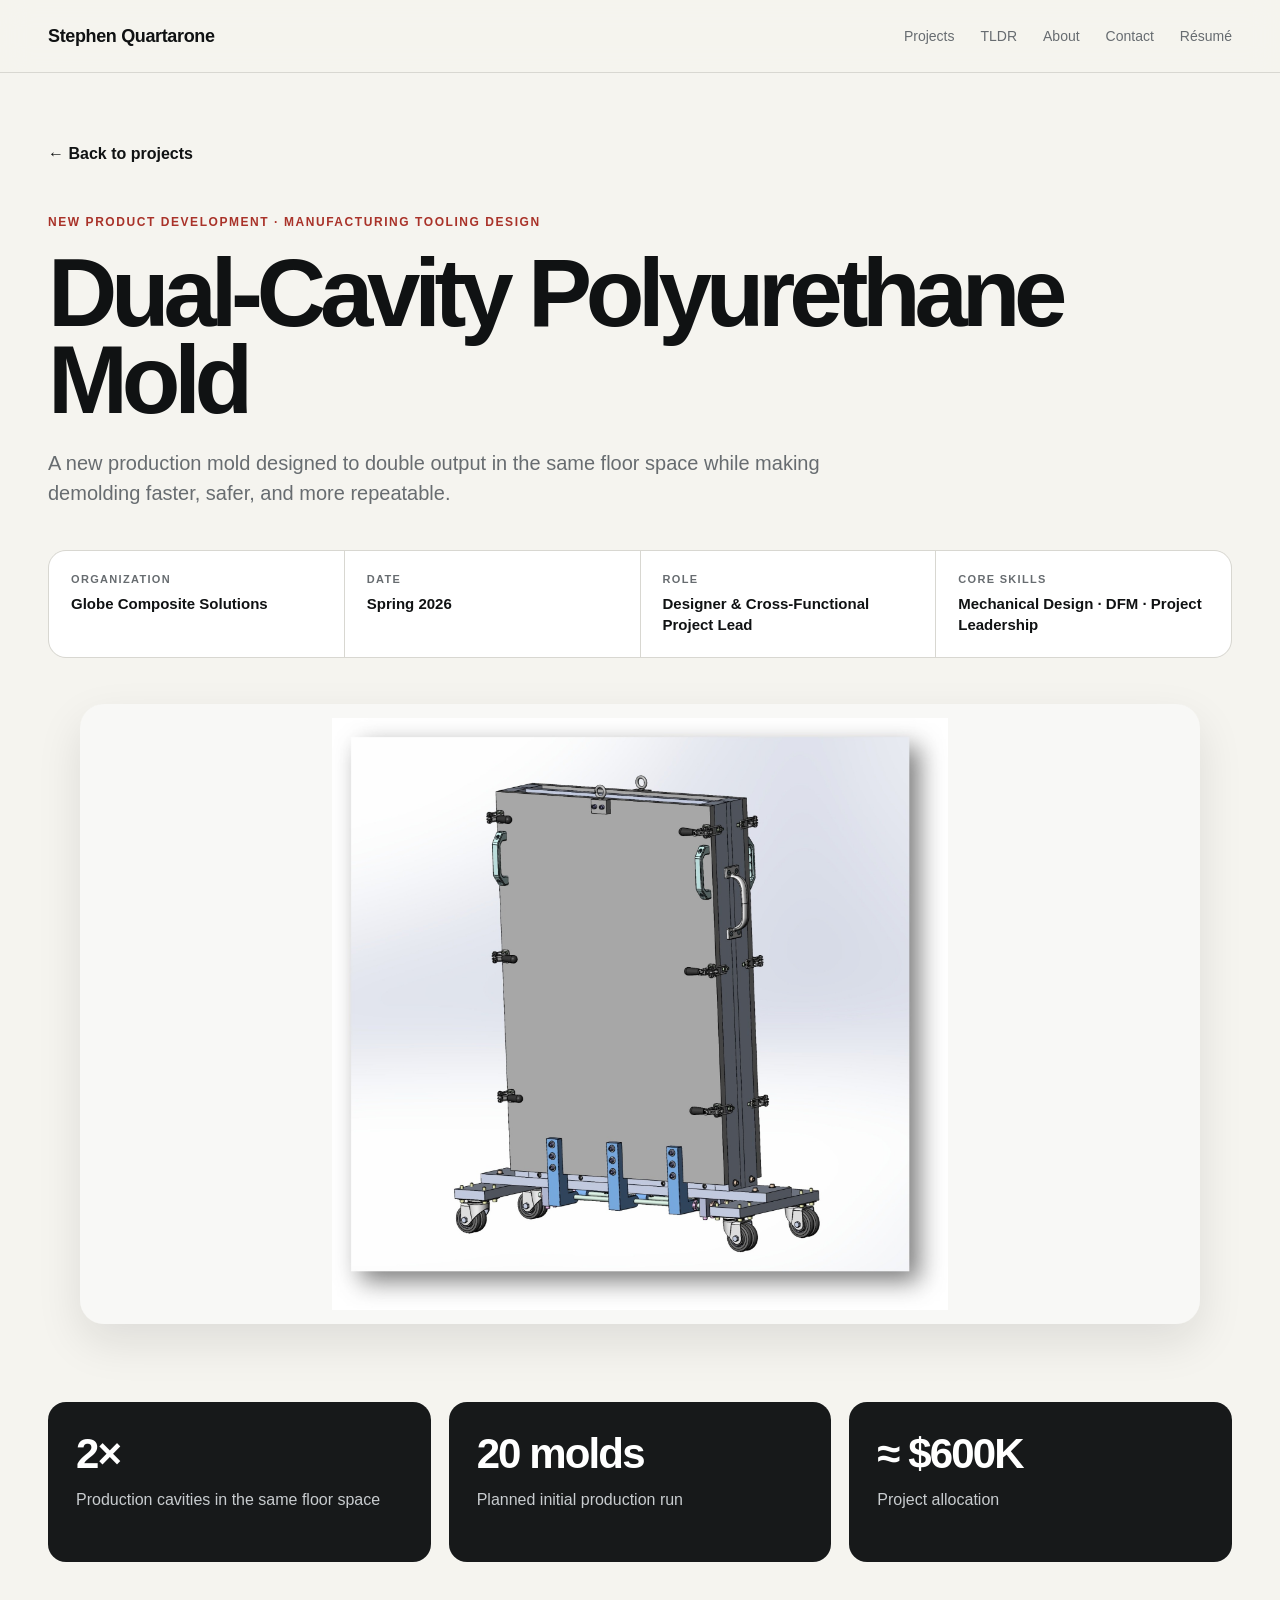
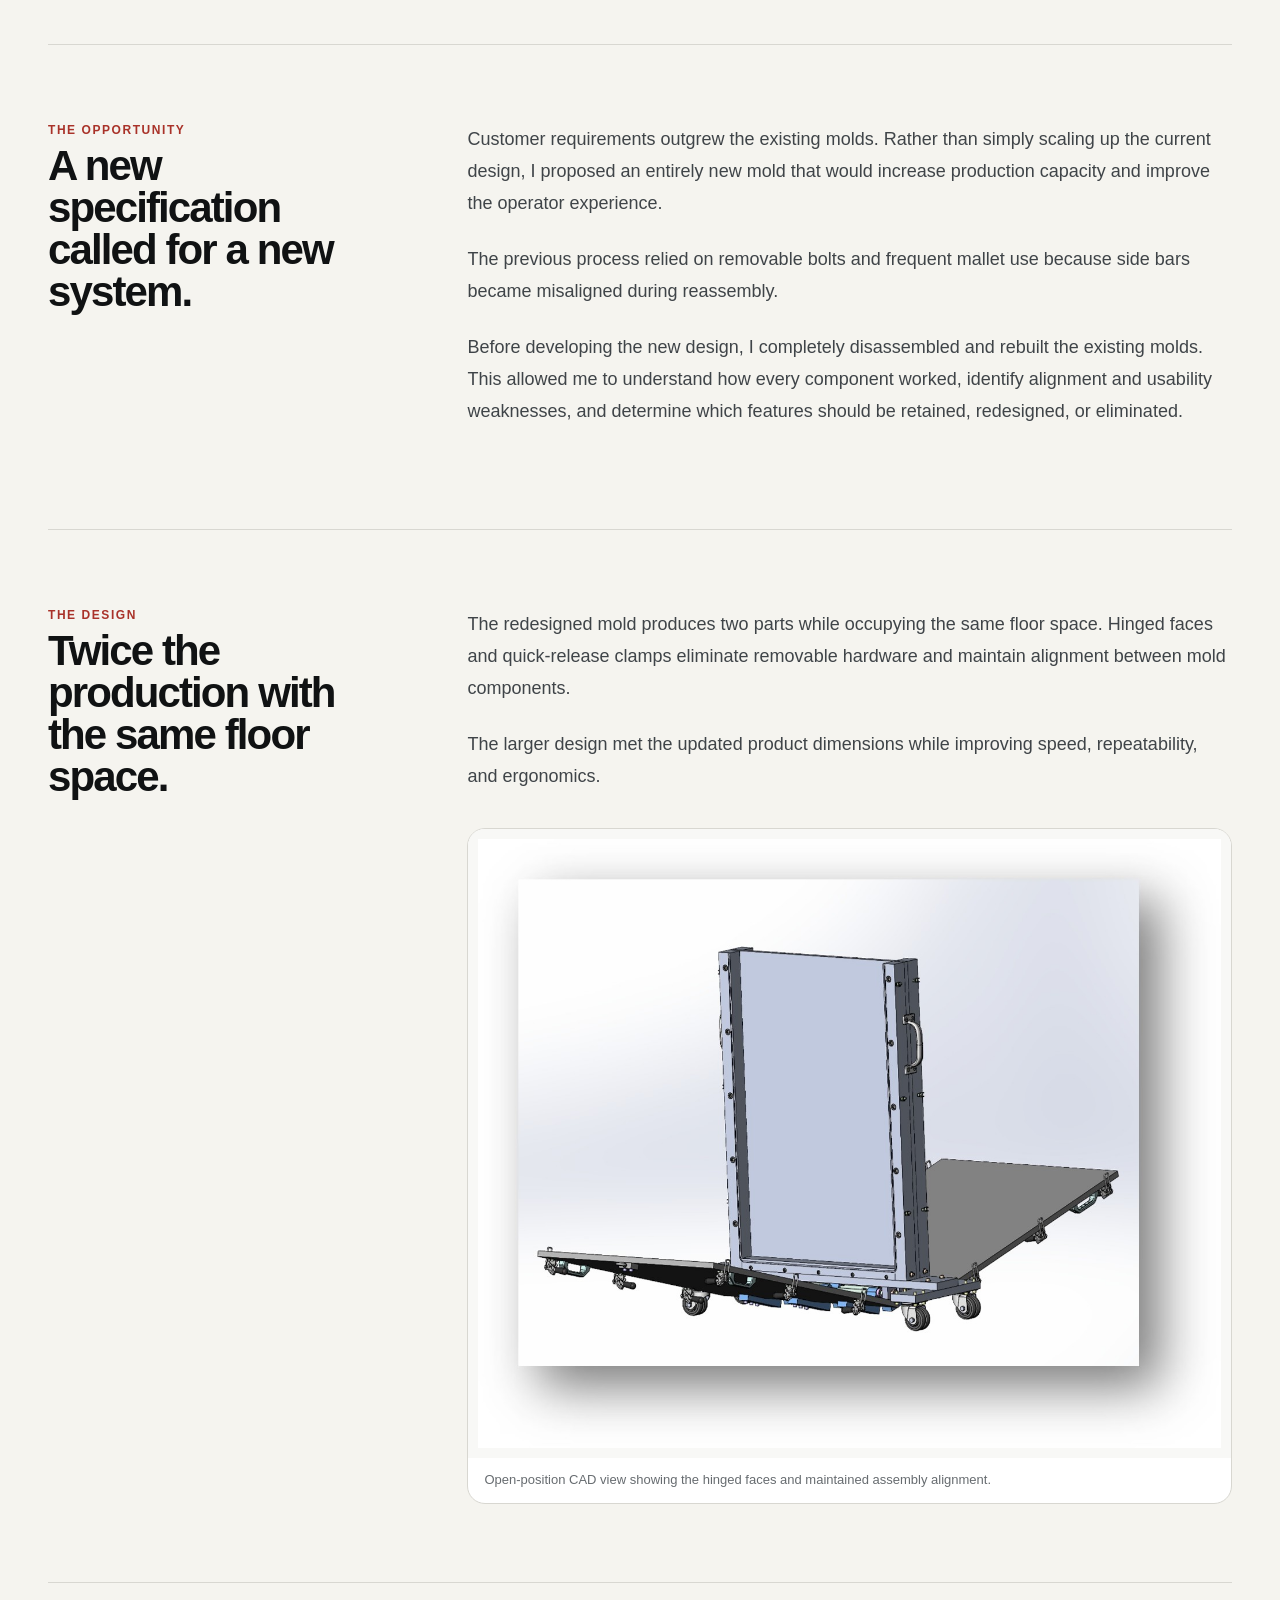
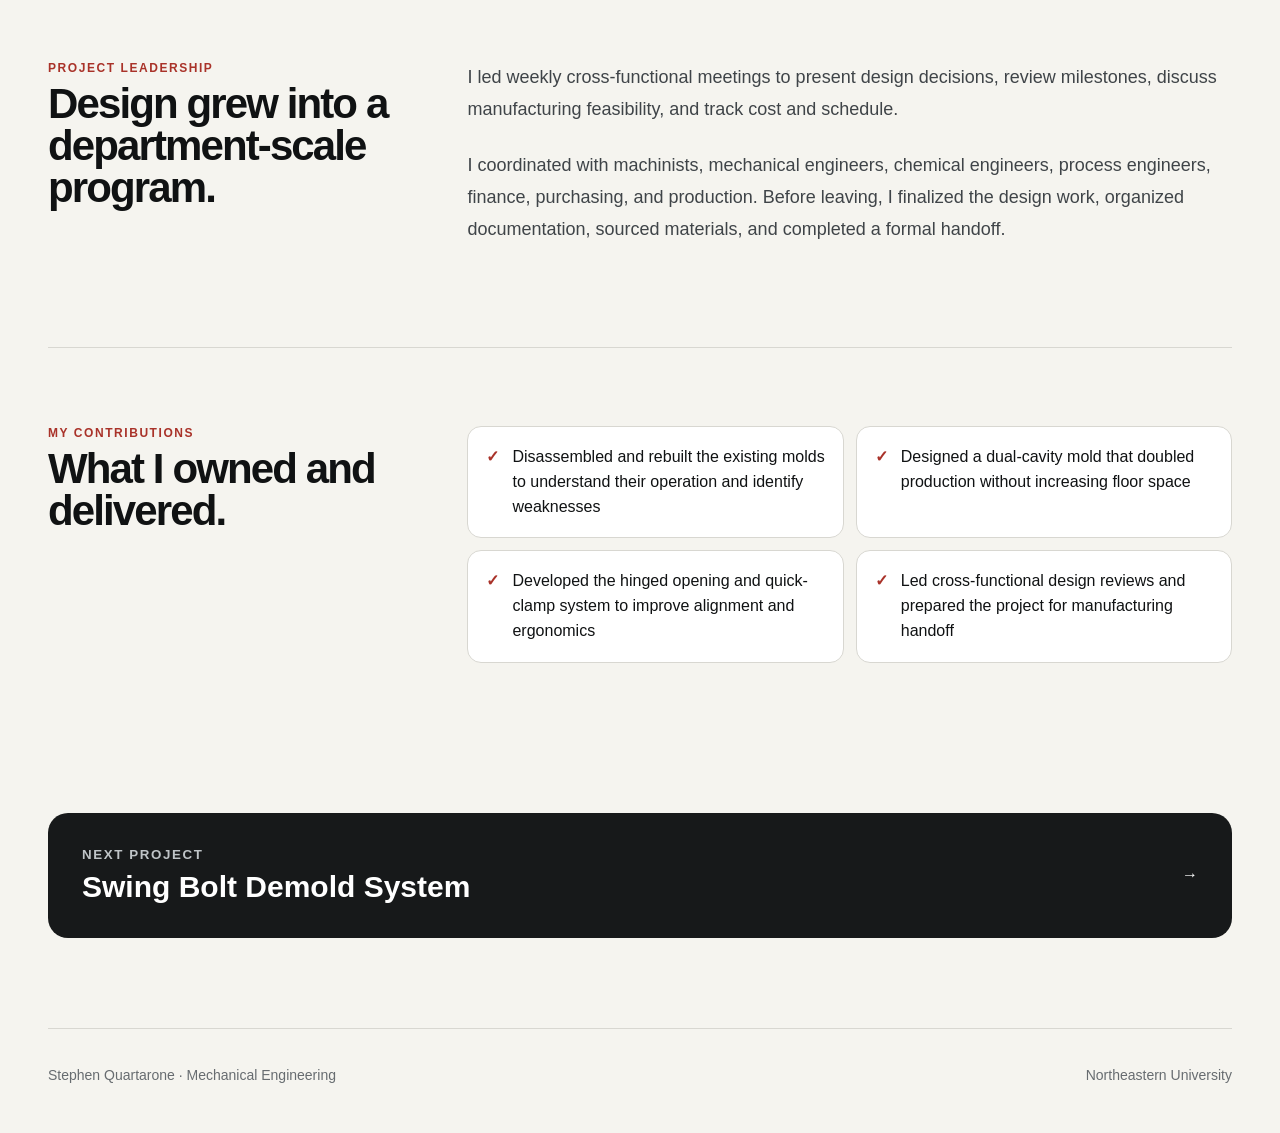
==== dual-cavity.html @ e4ab666b "Add files via upload" ====
<!DOCTYPE html>

<html lang="en">
  
  <head>
    <!-- Google tag (gtag.js) -->
<script async src="https://www.googletagmanager.com/gtag/js?id=G-5W7C1K97H4"></script>
<script>
  window.dataLayer = window.dataLayer || [];
  function gtag(){dataLayer.push(arguments);}
  gtag('js', new Date());

  gtag('config', 'G-5W7C1K97H4');
</script>
    <meta charset="utf-8"/>
<meta content="width=device-width,initial-scale=1" name="viewport"/>
<title>Dual-Cavity Polyurethane Mold - Stephen Quartarone</title><style>
:root{
  --paper:#f5f4ef;--white:#fff;--ink:#101213;--muted:#676c70;
  --line:#d8d7d1;--accent:#a93229;--dark:#17191a;
  --shadow:0 18px 45px rgba(18,20,22,.10);
}
*{box-sizing:border-box}
html{scroll-behavior:smooth}
body{
  margin:0;background:var(--paper);color:var(--ink);
  font-family:Inter,ui-sans-serif,-apple-system,BlinkMacSystemFont,"Segoe UI",sans-serif;
  -webkit-font-smoothing:antialiased
}
a{color:inherit;text-decoration:none}
img,video{display:block;max-width:100%}
.site-header{
  position:sticky;top:0;z-index:30;background:rgba(245,244,239,.94);
  backdrop-filter:blur(15px);border-bottom:1px solid var(--line)
}
.nav{
  max-width:1240px;height:72px;padding:0 28px;margin:auto;
  display:flex;align-items:center;justify-content:space-between
}
.brand{font-size:18px;font-weight:780;letter-spacing:-.02em}
.nav-links{display:flex;gap:26px;font-size:14px;color:var(--muted)}
.nav-links a:hover{color:var(--ink)}
main{max-width:1240px;margin:auto;padding:0 28px}
.eyebrow,.meta,.section-kicker{
  margin:0;text-transform:uppercase;letter-spacing:.13em;
  font-size:12px;font-weight:800;color:var(--accent)
}
.hero{
  min-height:510px;display:grid;grid-template-columns:1.4fr .8fr;gap:60px;
  align-items:end;padding:88px 0 68px;border-bottom:1px solid var(--line)
}
h1{
  margin:20px 0 24px;font-size:clamp(58px,8vw,108px);
  line-height:.91;letter-spacing:-.065em;max-width:900px
}
.hero-copy{font-size:21px;line-height:1.55;color:var(--muted);max-width:570px;margin:0}
.hero-side strong{display:block;font-size:60px;letter-spacing:-.05em}
.hero-side span{display:block;color:var(--muted);line-height:1.5}
.projects-head{
  display:flex;justify-content:space-between;gap:40px;align-items:end;
  padding:72px 0 30px
}
.projects-head h2{font-size:46px;letter-spacing:-.045em;margin:10px 0 0}
.projects-head p{max-width:440px;color:var(--muted);line-height:1.55;margin:0}
.project-grid{
  display:grid;grid-template-columns:repeat(2,minmax(0,1fr));
  gap:28px;padding-bottom:88px
}
.project-card{
  min-width:0;background:var(--white);border:1px solid var(--line);
  border-radius:20px;overflow:hidden;
  transition:transform .25s ease,box-shadow .25s ease
}
.project-card:hover{transform:translateY(-5px);box-shadow:var(--shadow)}
.thumb-wrap{
  position:relative;aspect-ratio:16/9;overflow:hidden;
  background:#ecebe6;display:grid;place-items:center
}
.thumb-wrap img{
  width:100%;height:100%;object-fit:cover;
  transition:transform .35s ease
}
.thumb-wrap.contain img{object-fit:contain;padding:18px;background:#f8f8f6}
.project-card:hover .thumb-wrap img{transform:scale(1.02)}
.view-label{
  position:absolute;right:16px;bottom:16px;padding:9px 12px;
  border-radius:999px;background:rgba(255,255,255,.94);
  font-size:12px;font-weight:800;opacity:0;transform:translateY(5px);
  transition:.25s ease
}
.project-card:hover .view-label{opacity:1;transform:none}
.project-copy{padding:22px 22px 24px}
.project-copy h2{margin:9px 0 10px;font-size:27px;letter-spacing:-.035em}
.summary{margin:0;color:var(--muted);line-height:1.55;min-height:50px}
.tags{display:flex;flex-wrap:wrap;gap:8px;margin-top:18px}
.tag{
  padding:7px 10px;border:1px solid var(--line);border-radius:999px;
  font-size:12px;font-weight:700;background:#fafaf8
}
.about-section,.contact-section{border-top:1px solid var(--line);padding:82px 0}
.about-grid{
  display:grid;grid-template-columns:.72fr 1.28fr;gap:72px;
  align-items:start;margin-top:28px
}
.about-intro h2,.contact-grid h2{
  margin:0;font-size:clamp(46px,6vw,76px);line-height:.97;letter-spacing:-.055em
}
.about-copy{display:grid;grid-template-columns:1fr 1fr;gap:28px}
.about-copy p{margin:0;color:var(--muted);font-size:18px;line-height:1.72}
.about-facts{
  grid-column:1/-1;display:grid;grid-template-columns:repeat(3,1fr);
  gap:14px;margin-top:10px
}
.fact{
  min-height:138px;padding:22px;border:1px solid var(--line);
  border-radius:18px;background:var(--white)
}
.fact strong{
  display:block;font-size:26px;line-height:1.05;
  letter-spacing:-.035em;margin-bottom:9px
}
.fact span{color:var(--muted);font-size:14px;line-height:1.5}
.focus-list{display:flex;flex-wrap:wrap;gap:9px;margin-top:30px}
.focus-list span{
  padding:9px 12px;border:1px solid var(--line);
  border-radius:999px;background:var(--white);
  font-size:13px;font-weight:700
}
.contact-grid{
  display:grid;grid-template-columns:1.15fr .85fr;gap:72px;align-items:end
}
.contact-copy{
  margin:22px 0 0;max-width:700px;color:var(--muted);
  font-size:20px;line-height:1.65
}
.contact-actions{display:grid;gap:12px}
.contact-link{
  display:flex;justify-content:space-between;align-items:center;
  min-height:66px;padding:0 20px;border:1px solid var(--line);
  border-radius:16px;background:var(--white);font-weight:760;
  transition:transform .2s ease,box-shadow .2s ease
}
.contact-link:hover{transform:translateY(-3px);box-shadow:var(--shadow)}
.contact-link small{color:var(--muted);font-weight:600}
footer{
  border-top:1px solid var(--line);padding:38px 0 50px;
  display:flex;justify-content:space-between;color:var(--muted);font-size:14px
}

/* case studies */
.case-nav-back{font-weight:750}
.case-hero{padding:72px 0 46px}
.case-hero h1{font-size:clamp(54px,7.5vw,100px);max-width:1080px}
.case-subtitle{font-size:20px;color:var(--muted);line-height:1.5;max-width:860px}
.case-meta-grid{
  display:grid;grid-template-columns:repeat(4,1fr);gap:1px;background:var(--line);
  border:1px solid var(--line);border-radius:18px;overflow:hidden;margin-top:42px
}
.case-meta-item{background:var(--white);padding:22px}
.case-meta-item small{
  display:block;color:var(--muted);font-size:11px;text-transform:uppercase;
  letter-spacing:.12em;font-weight:800;margin-bottom:8px
}
.case-meta-item strong{font-size:15px;line-height:1.4}
.hero-media{
  border-radius:24px;overflow:hidden;background:#f0efeb;
  box-shadow:var(--shadow);margin:0 auto 78px;
  min-height:340px;display:grid;place-items:center
}
.hero-media img{
  width:100%;height:auto;max-height:720px;object-fit:contain;background:#f8f8f6
}
.hero-media.photo img{object-fit:cover;max-height:none;aspect-ratio:16/9}
.impact-strip{
  display:grid;grid-template-columns:repeat(3,1fr);gap:18px;margin:0 0 82px
}
.impact-card{
  background:var(--dark);color:#fff;border-radius:18px;padding:28px;min-height:160px
}
.impact-card strong{display:block;font-size:42px;letter-spacing:-.045em;margin-bottom:10px}
.impact-card span{color:#c8cccf;line-height:1.5}
.story-section{
  display:grid;grid-template-columns:.62fr 1.38fr;gap:76px;
  padding:78px 0;border-top:1px solid var(--line)
}
.story-section h2{
  margin:8px 0 0;font-size:42px;letter-spacing:-.045em;line-height:1
}
.story-copy p{margin:0 0 24px;color:#3f4448;font-size:18px;line-height:1.78}
.gallery{display:grid;grid-template-columns:1fr 1fr;gap:22px;margin-top:36px}
.gallery figure{
  margin:0;background:var(--white);border:1px solid var(--line);
  border-radius:18px;overflow:hidden
}
.gallery figure.wide{grid-column:1/-1}
.gallery img{
  width:100%;height:420px;object-fit:contain;background:#f7f7f5;padding:12px
}
.gallery figure.photo img{object-fit:cover;padding:0}
.gallery .wide img{height:auto;max-height:720px}
figcaption{padding:13px 16px;color:var(--muted);font-size:13px;line-height:1.45}
.video-frame{
  border-radius:20px;overflow:hidden;background:#000;
  margin-top:36px;box-shadow:var(--shadow)
}
.video-frame video{width:100%;max-height:760px;background:#000}
.contributions{
  list-style:none;margin:0;padding:0;
  display:grid;grid-template-columns:1fr 1fr;gap:12px
}
.contributions li{
  position:relative;padding:18px 18px 18px 44px;
  background:var(--white);border:1px solid var(--line);
  border-radius:14px;line-height:1.55
}
.contributions li:before{
  content:"✓";position:absolute;left:18px;top:18px;
  color:var(--accent);font-weight:900
}
.next-project{
  margin:72px 0 90px;padding:34px;border-radius:20px;
  background:var(--dark);color:#fff;display:flex;
  justify-content:space-between;align-items:center
}
.next-project small{
  display:block;color:#bfc4c7;text-transform:uppercase;
  letter-spacing:.12em;font-weight:800;margin-bottom:8px
}
.next-project strong{font-size:30px}
@media(max-width:800px){
  .nav-links{display:none}
  .hero{grid-template-columns:1fr;gap:35px;min-height:auto;padding-top:68px}
  .hero-side strong{font-size:48px}
  .projects-head{align-items:start;flex-direction:column}
  .project-grid{grid-template-columns:1fr}
  .about-grid,.contact-grid,.story-section{grid-template-columns:1fr;gap:38px}
  .about-copy{grid-template-columns:1fr}
  .about-facts,.impact-strip,.case-meta-grid{grid-template-columns:1fr}
  .about-section,.contact-section{padding:64px 0}
  .gallery,.contributions{grid-template-columns:1fr}
  .gallery figure.wide{grid-column:auto}
  .gallery img{height:auto;max-height:600px}
  .hero-media{min-height:0}
  footer{flex-direction:column;gap:10px}
}

/* Final image-fit and navigation refinements */
.thumb-wrap img{
  object-fit:contain !important;
  padding:14px;
  background:#f8f8f6;
}
.hero-media img{
  object-fit:contain !important;
  width:100%;
  height:auto !important;
  max-height:680px;
  padding:16px;
  background:#f8f8f6;
}
.hero-media.photo img{
  object-fit:contain !important;
  aspect-ratio:auto !important;
  max-height:680px !important;
}
.gallery img,
.gallery figure.photo img{
  object-fit:contain !important;
  height:auto !important;
  max-height:620px;
  padding:12px !important;
  background:#f8f8f6;
}
.project-actions{
  display:grid;
  grid-template-columns:1fr 1fr;
  gap:18px;
  margin:72px 0 90px;
}
.project-actions .next-project{
  margin:0;
}
@media(max-width:800px){
  .project-actions{grid-template-columns:1fr}
}

/* v9 image sizing and summary-page refinements */
.thumb-wrap{
  aspect-ratio:16/10 !important;
  min-height:0 !important;
}
.thumb-wrap img{
  width:100% !important;
  height:100% !important;
  object-fit:contain !important;
  object-position:center !important;
  padding:12px !important;
  background:#f8f8f6 !important;
}
.hero-media{
  width:100%;
  max-width:1120px;
  min-height:0 !important;
}
.hero-media img{
  width:100% !important;
  height:auto !important;
  max-height:620px !important;
  object-fit:contain !important;
  object-position:center !important;
  padding:14px !important;
}
.gallery{
  align-items:start;
}
.gallery img,
.gallery figure.photo img{
  width:100% !important;
  height:auto !important;
  max-height:560px !important;
  object-fit:contain !important;
  object-position:center !important;
  padding:10px !important;
}
.gallery figure.wide img{
  max-height:640px !important;
}
.real-world-photo img{
  max-height:720px !important;
}
.tldr-hero{
  padding:82px 0 52px;
  border-bottom:1px solid var(--line);
}
.tldr-hero h1{
  font-size:clamp(52px,7vw,90px);
  max-width:980px;
}
.tldr-intro{
  max-width:780px;
  color:var(--muted);
  font-size:20px;
  line-height:1.6;
}
.tldr-grid{
  display:grid;
  grid-template-columns:repeat(2,minmax(0,1fr));
  gap:20px;
  padding:50px 0 90px;
}
.tldr-card{
  background:var(--white);
  border:1px solid var(--line);
  border-radius:18px;
  padding:26px;
  display:flex;
  flex-direction:column;
  min-height:270px;
}
.tldr-card .meta{margin-bottom:10px}
.tldr-card h2{
  margin:0 0 14px;
  font-size:28px;
  letter-spacing:-.035em;
}
.tldr-card p{
  margin:0;
  color:var(--muted);
  line-height:1.65;
  font-size:16px;
}
.tldr-card .tldr-link{
  margin-top:auto;
  padding-top:22px;
  font-weight:800;
}
.inline-callout{
  margin:28px 0 0;
  padding:20px 22px;
  border-left:3px solid var(--accent);
  background:rgba(255,255,255,.65);
  color:#3f4448;
  line-height:1.65;
}
@media(max-width:800px){
  .tldr-grid{grid-template-columns:1fr}
}
</style></head>
<body><header class="site-header"><nav class="nav">
<a class="brand" href="index.html">Stephen Quartarone</a>
<div class="nav-links"><a href="index.html#projects">Projects</a><a href="tldr.html">TLDR</a>
<a href="index.html#about">About</a><a href="index.html#contact">Contact</a>
<a href="resume.pdf" rel="noopener" target="_blank">Résumé</a></div></nav></header><main>
<section class="case-hero"><a class="case-nav-back" href="index.html#projects">← Back to projects</a>
<p class="eyebrow" style="margin-top:52px">New Product Development · Manufacturing Tooling Design</p>
<h1>Dual-Cavity Polyurethane Mold</h1><p class="case-subtitle">A new production mold designed to double output in the same floor space while making demolding faster, safer, and more repeatable.</p>
<div class="case-meta-grid">
<div class="case-meta-item"><small>Organization</small><strong>Globe Composite Solutions</strong></div>
<div class="case-meta-item"><small>Date</small><strong>Spring 2026</strong></div>
<div class="case-meta-item"><small>Role</small><strong>Designer &amp; Cross-Functional Project Lead</strong></div>
<div class="case-meta-item"><small>Core Skills</small><strong>Mechanical Design · DFM · Project Leadership</strong></div>
</div></section>
<div class="hero-media"><img alt="Dual-Cavity Polyurethane Mold" src="dual-thumb.jpg"/></div>
<section class="impact-strip"><div class="impact-card"><strong>2×</strong><span>Production cavities in the same floor space</span></div><div class="impact-card"><strong>20 molds</strong><span>Planned initial production run</span></div><div class="impact-card"><strong>≈ $600K</strong><span>Project allocation</span></div></section>
<section class="story-section">
<div><p class="section-kicker">The Opportunity</p><h2>A new specification called for a new system.</h2></div>
<div class="story-copy"><p>Customer requirements outgrew the existing molds. Rather than simply scaling up the current design, I proposed an entirely new mold that would increase production capacity and improve the operator experience.</p><p>The previous process relied on removable bolts and frequent mallet use because side bars became misaligned during reassembly.</p><p>Before developing the new design, I completely disassembled and rebuilt the existing molds. This allowed me to understand how every component worked, identify alignment and usability weaknesses, and determine which features should be retained, redesigned, or eliminated.</p></div>
</section>
<section class="story-section">
<div><p class="section-kicker">The Design</p><h2>Twice the production with the same floor space.</h2></div>
<div class="story-copy"><p>The redesigned mold produces two parts while occupying the same floor space. Hinged faces and quick-release clamps eliminate removable hardware and maintain alignment between mold components.</p><p>The larger design met the updated product dimensions while improving speed, repeatability, and ergonomics.</p><div class="gallery"><figure class="wide"><img alt="Dual cavity mold open" src="dual-open.jpg"/><figcaption>Open-position CAD view showing the hinged faces and maintained assembly alignment.</figcaption></figure></div></div>
</section>
<section class="story-section">
<div><p class="section-kicker">Project Leadership</p><h2>Design grew into a department-scale program.</h2></div>
<div class="story-copy"><p>I led weekly cross-functional meetings to present design decisions, review milestones, discuss manufacturing feasibility, and track cost and schedule.</p><p>I coordinated with machinists, mechanical engineers, chemical engineers, process engineers, finance, purchasing, and production. Before leaving, I finalized the design work, organized documentation, sourced materials, and completed a formal handoff.</p></div>
</section>
<section class="story-section"><div><p class="section-kicker">My Contributions</p>
<h2>What I owned and delivered.</h2></div><div><ul class="contributions"><li>Disassembled and rebuilt the existing molds to understand their operation and identify weaknesses</li><li>Designed a dual-cavity mold that doubled production without increasing floor space</li><li>Developed the hinged opening and quick-clamp system to improve alignment and ergonomics</li><li>Led cross-functional design reviews and prepared the project for manufacturing handoff</li></ul></div></section>
<a class="next-project" href="swing-bolt.html"><div><small>Next project</small>
<strong>Swing Bolt Demold System</strong></div><span>→</span></a>
<footer><span>Stephen Quartarone · Mechanical Engineering</span><span>Northeastern University</span></footer>
</main></body></html>
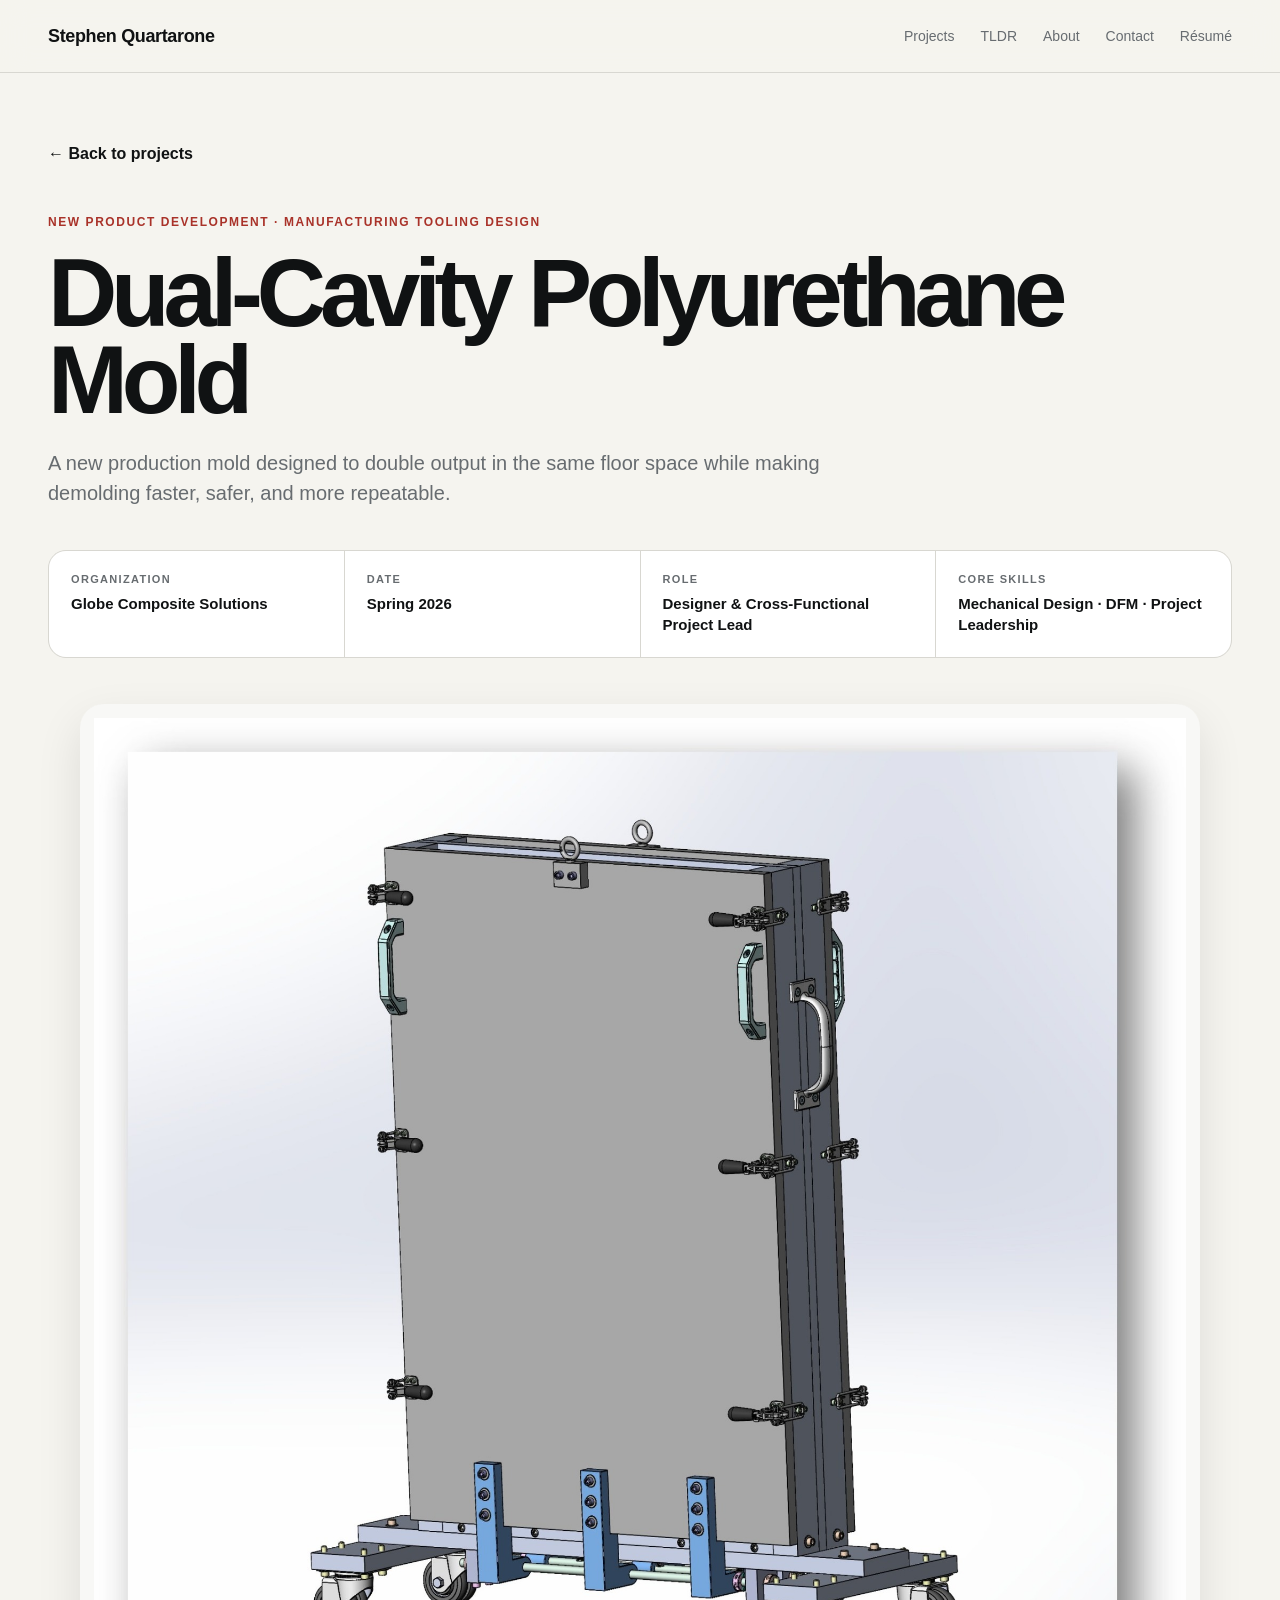
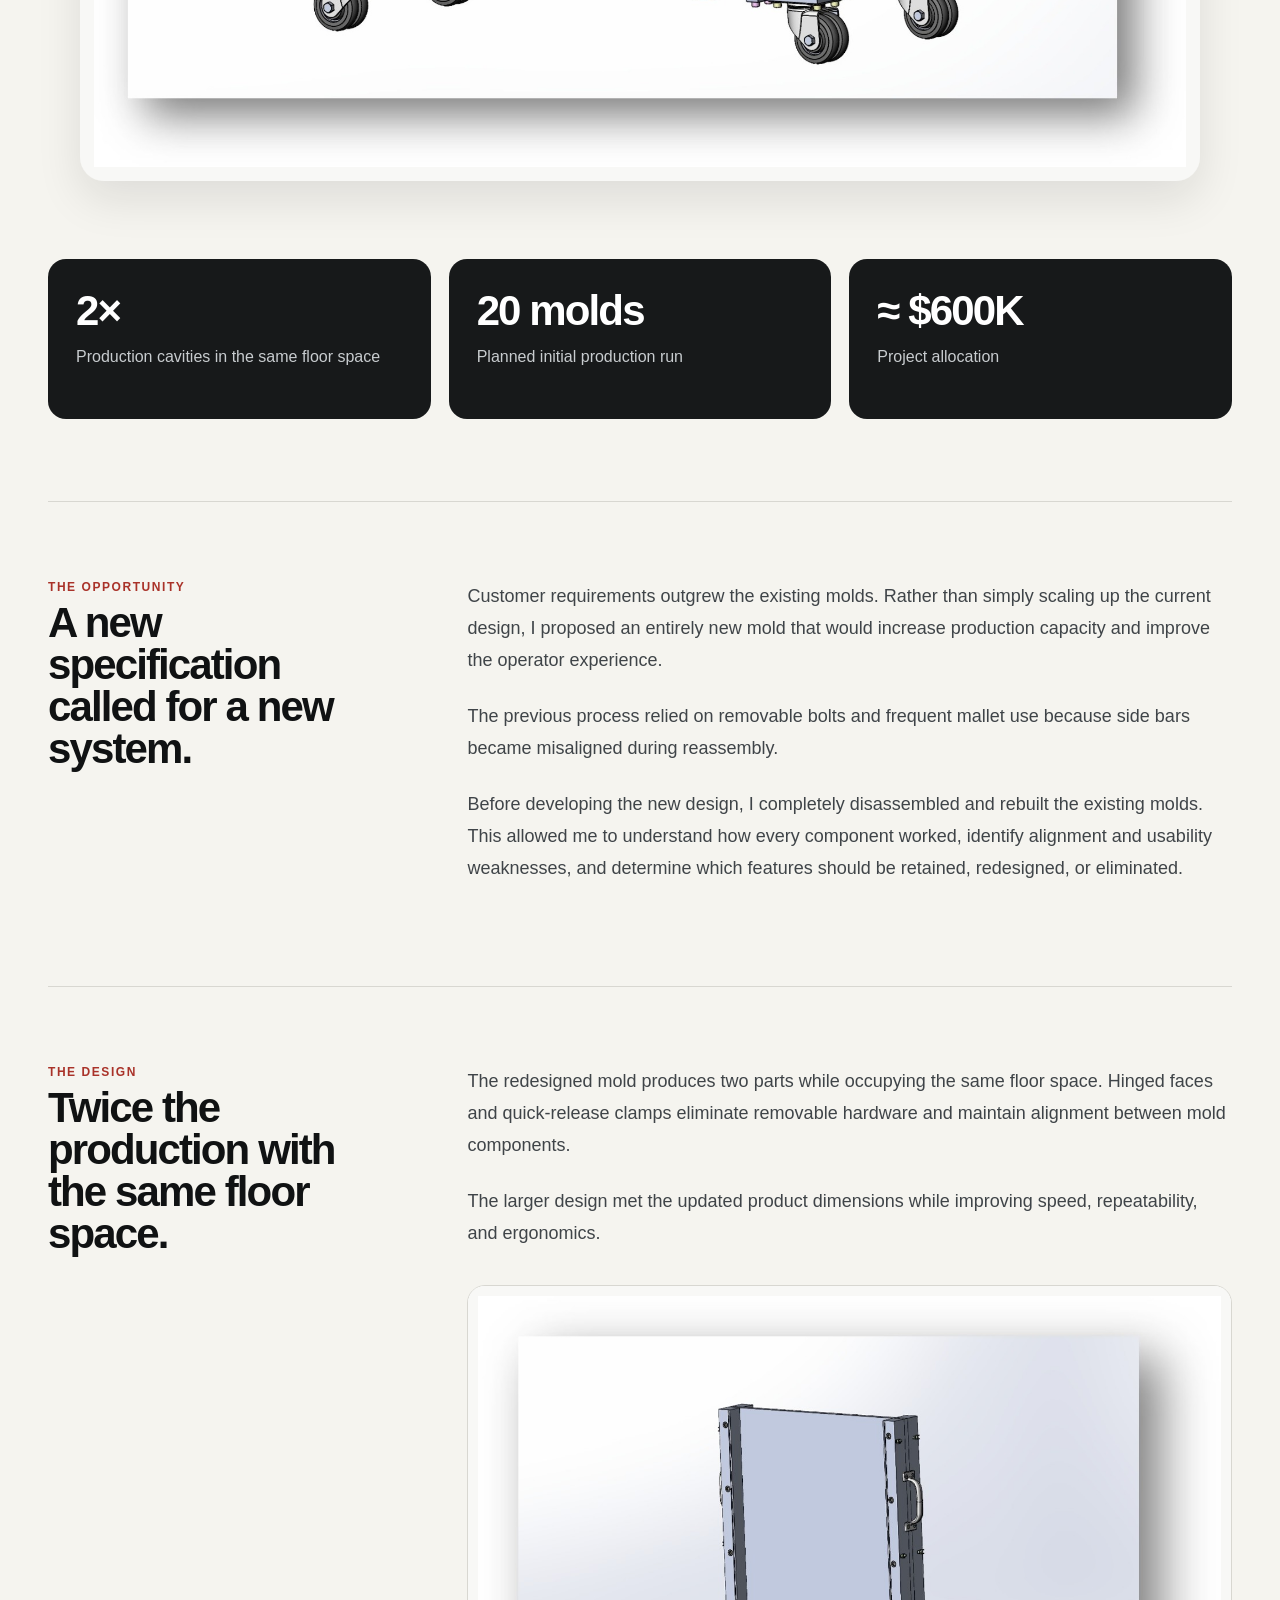
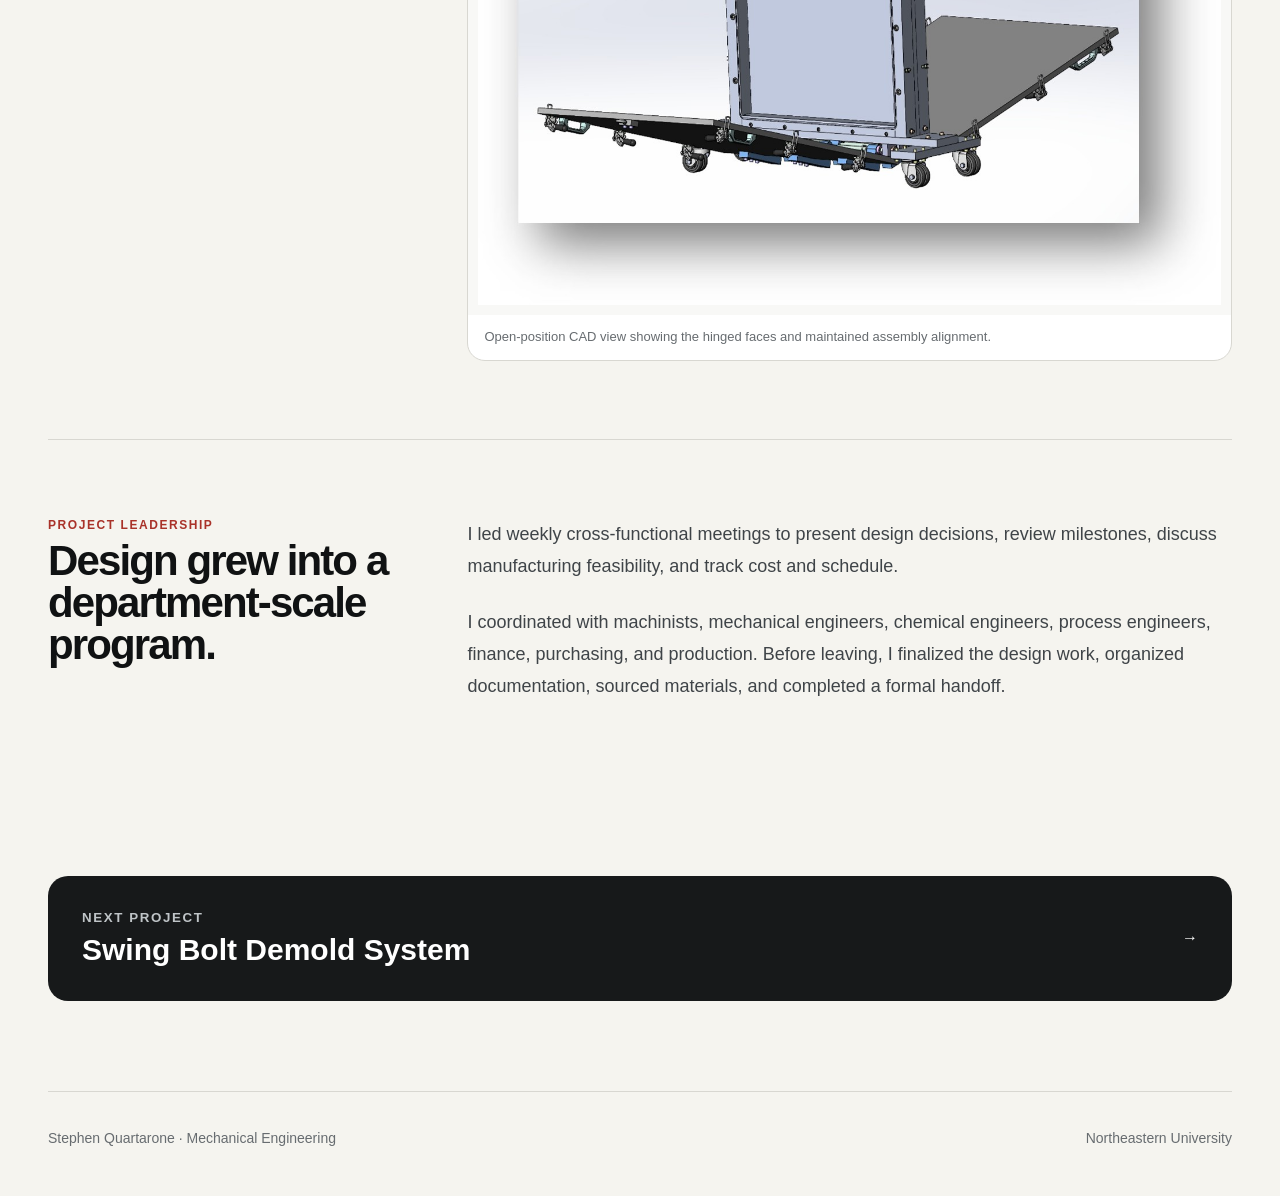
==== commit 0ffef1e8: "Add files via upload" ====
--- a/dual-cavity.html
+++ b/dual-cavity.html
@@ -385,6 +385,10 @@
 @media(max-width:800px){
   .tldr-grid{grid-template-columns:1fr}
 }
+
+/* Consistent uncropped media */
+.hero-media, .gallery figure { min-height:0 !important; }
+.hero-media img, .hero-media.photo img, .gallery img, .gallery figure.photo img, .gallery figure.wide img { width:100% !important; height:auto !important; max-height:none !important; object-fit:contain !important; object-position:center !important; }
 </style></head>
 <body><header class="site-header"><nav class="nav">
 <a class="brand" href="index.html">Stephen Quartarone</a>
@@ -414,8 +418,7 @@
 <div><p class="section-kicker">Project Leadership</p><h2>Design grew into a department-scale program.</h2></div>
 <div class="story-copy"><p>I led weekly cross-functional meetings to present design decisions, review milestones, discuss manufacturing feasibility, and track cost and schedule.</p><p>I coordinated with machinists, mechanical engineers, chemical engineers, process engineers, finance, purchasing, and production. Before leaving, I finalized the design work, organized documentation, sourced materials, and completed a formal handoff.</p></div>
 </section>
-<section class="story-section"><div><p class="section-kicker">My Contributions</p>
-<h2>What I owned and delivered.</h2></div><div><ul class="contributions"><li>Disassembled and rebuilt the existing molds to understand their operation and identify weaknesses</li><li>Designed a dual-cavity mold that doubled production without increasing floor space</li><li>Developed the hinged opening and quick-clamp system to improve alignment and ergonomics</li><li>Led cross-functional design reviews and prepared the project for manufacturing handoff</li></ul></div></section>
+
 <a class="next-project" href="swing-bolt.html"><div><small>Next project</small>
 <strong>Swing Bolt Demold System</strong></div><span>→</span></a>
 <footer><span>Stephen Quartarone · Mechanical Engineering</span><span>Northeastern University</span></footer>
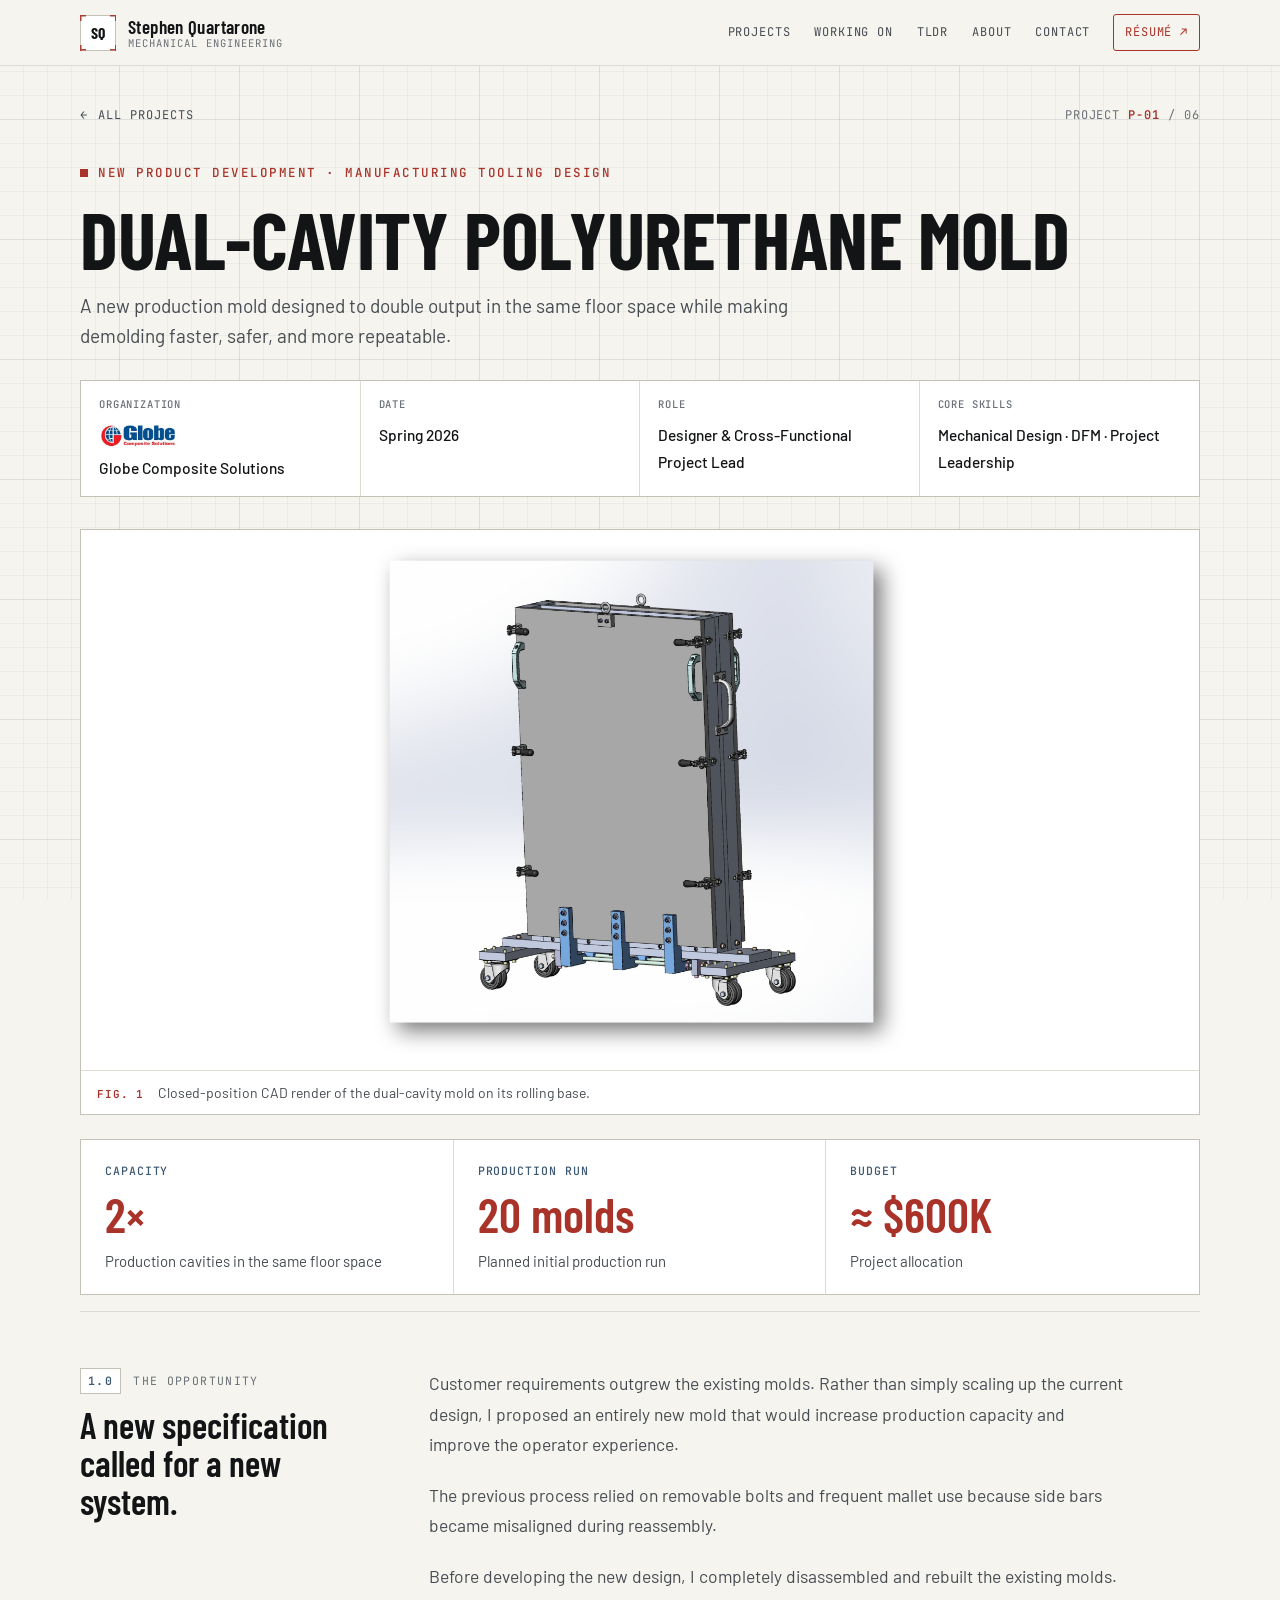
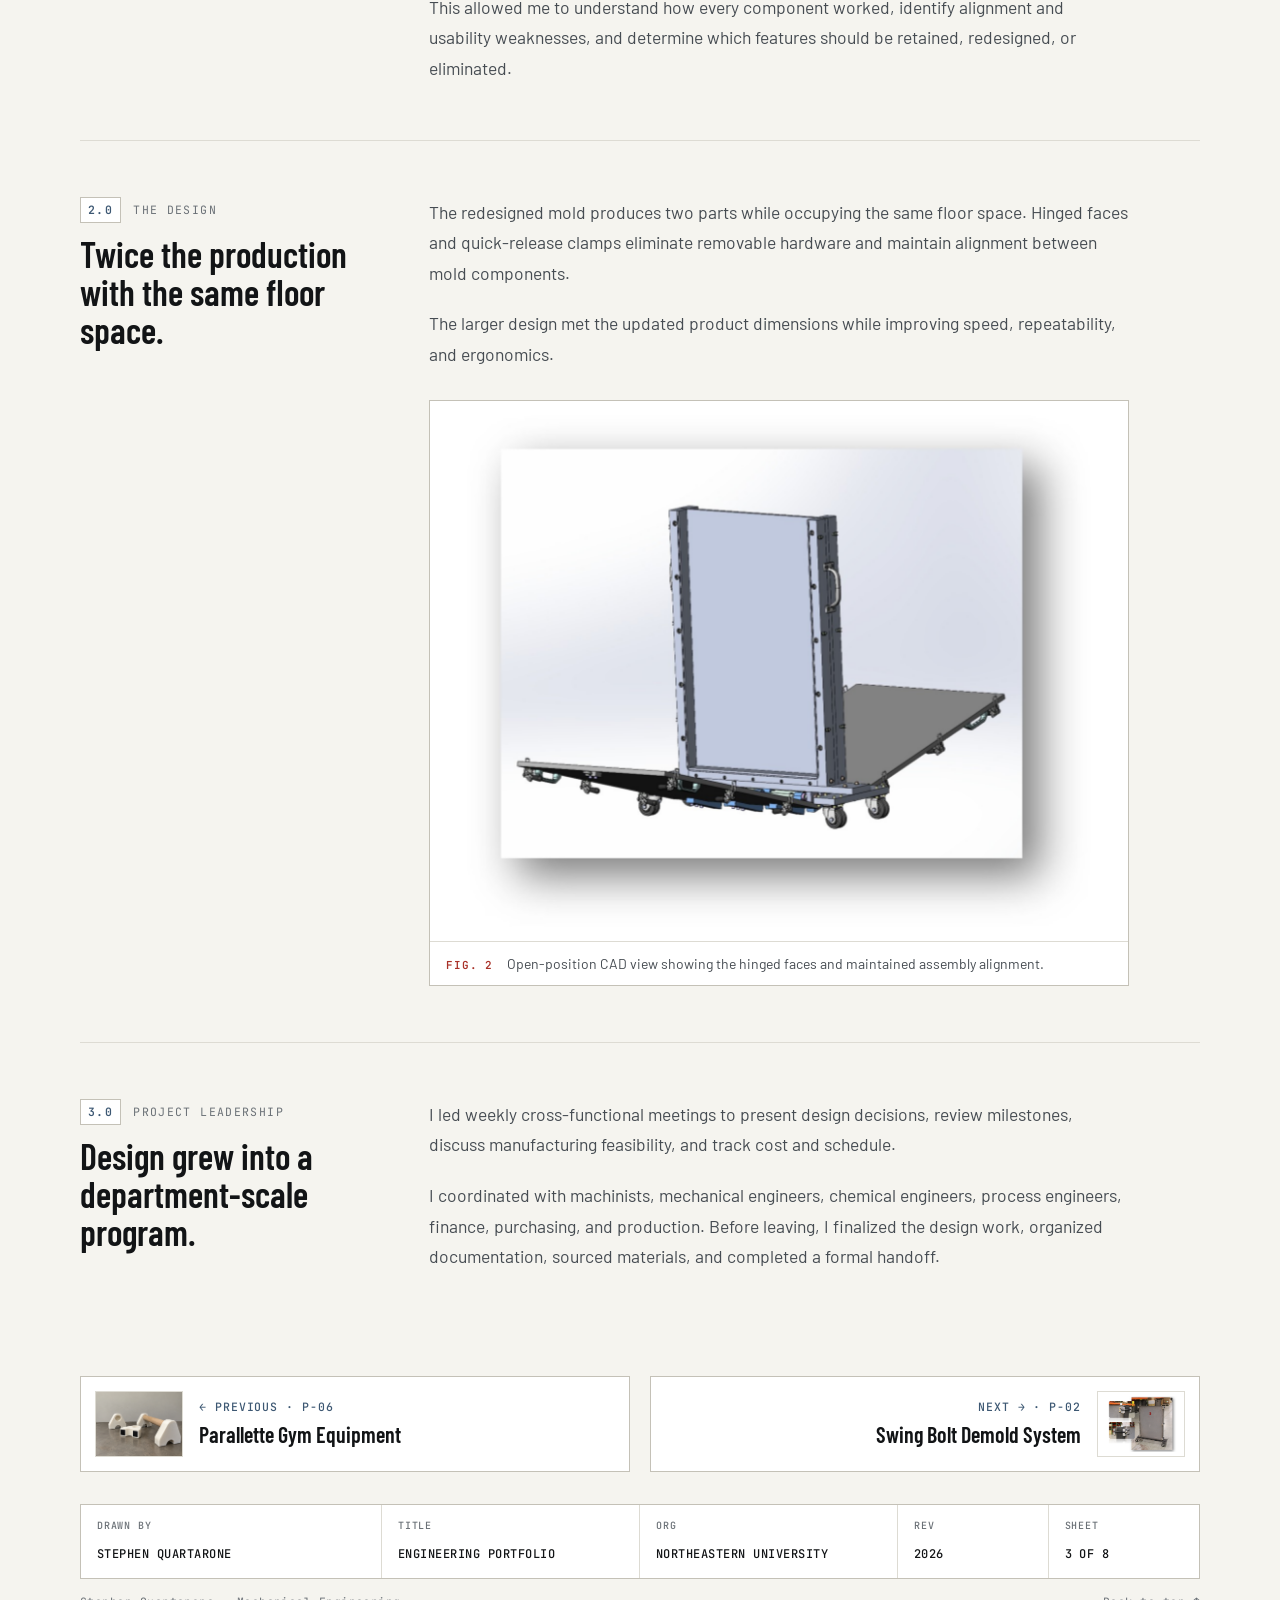
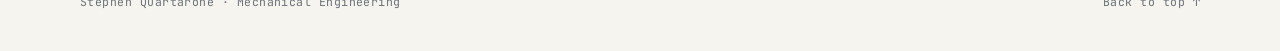
==== commit f7384656: "Add files via upload" ====
--- a/dual-cavity.html
+++ b/dual-cavity.html
@@ -1,425 +1,143 @@
 <!DOCTYPE html>
-
 <html lang="en">
-  
-  <head>
-    <!-- Google tag (gtag.js) -->
+<head>
+<!-- Google tag (gtag.js) -->
 <script async src="https://www.googletagmanager.com/gtag/js?id=G-5W7C1K97H4"></script>
 <script>
   window.dataLayer = window.dataLayer || [];
   function gtag(){dataLayer.push(arguments);}
   gtag('js', new Date());
-
   gtag('config', 'G-5W7C1K97H4');
 </script>
-    <meta charset="utf-8"/>
-<meta content="width=device-width,initial-scale=1" name="viewport"/>
-<title>Dual-Cavity Polyurethane Mold - Stephen Quartarone</title><style>
-:root{
-  --paper:#f5f4ef;--white:#fff;--ink:#101213;--muted:#676c70;
-  --line:#d8d7d1;--accent:#a93229;--dark:#17191a;
-  --shadow:0 18px 45px rgba(18,20,22,.10);
-}
-*{box-sizing:border-box}
-html{scroll-behavior:smooth}
-body{
-  margin:0;background:var(--paper);color:var(--ink);
-  font-family:Inter,ui-sans-serif,-apple-system,BlinkMacSystemFont,"Segoe UI",sans-serif;
-  -webkit-font-smoothing:antialiased
-}
-a{color:inherit;text-decoration:none}
-img,video{display:block;max-width:100%}
-.site-header{
-  position:sticky;top:0;z-index:30;background:rgba(245,244,239,.94);
-  backdrop-filter:blur(15px);border-bottom:1px solid var(--line)
-}
-.nav{
-  max-width:1240px;height:72px;padding:0 28px;margin:auto;
-  display:flex;align-items:center;justify-content:space-between
-}
-.brand{font-size:18px;font-weight:780;letter-spacing:-.02em}
-.nav-links{display:flex;gap:26px;font-size:14px;color:var(--muted)}
-.nav-links a:hover{color:var(--ink)}
-main{max-width:1240px;margin:auto;padding:0 28px}
-.eyebrow,.meta,.section-kicker{
-  margin:0;text-transform:uppercase;letter-spacing:.13em;
-  font-size:12px;font-weight:800;color:var(--accent)
-}
-.hero{
-  min-height:510px;display:grid;grid-template-columns:1.4fr .8fr;gap:60px;
-  align-items:end;padding:88px 0 68px;border-bottom:1px solid var(--line)
-}
-h1{
-  margin:20px 0 24px;font-size:clamp(58px,8vw,108px);
-  line-height:.91;letter-spacing:-.065em;max-width:900px
-}
-.hero-copy{font-size:21px;line-height:1.55;color:var(--muted);max-width:570px;margin:0}
-.hero-side strong{display:block;font-size:60px;letter-spacing:-.05em}
-.hero-side span{display:block;color:var(--muted);line-height:1.5}
-.projects-head{
-  display:flex;justify-content:space-between;gap:40px;align-items:end;
-  padding:72px 0 30px
-}
-.projects-head h2{font-size:46px;letter-spacing:-.045em;margin:10px 0 0}
-.projects-head p{max-width:440px;color:var(--muted);line-height:1.55;margin:0}
-.project-grid{
-  display:grid;grid-template-columns:repeat(2,minmax(0,1fr));
-  gap:28px;padding-bottom:88px
-}
-.project-card{
-  min-width:0;background:var(--white);border:1px solid var(--line);
-  border-radius:20px;overflow:hidden;
-  transition:transform .25s ease,box-shadow .25s ease
-}
-.project-card:hover{transform:translateY(-5px);box-shadow:var(--shadow)}
-.thumb-wrap{
-  position:relative;aspect-ratio:16/9;overflow:hidden;
-  background:#ecebe6;display:grid;place-items:center
-}
-.thumb-wrap img{
-  width:100%;height:100%;object-fit:cover;
-  transition:transform .35s ease
-}
-.thumb-wrap.contain img{object-fit:contain;padding:18px;background:#f8f8f6}
-.project-card:hover .thumb-wrap img{transform:scale(1.02)}
-.view-label{
-  position:absolute;right:16px;bottom:16px;padding:9px 12px;
-  border-radius:999px;background:rgba(255,255,255,.94);
-  font-size:12px;font-weight:800;opacity:0;transform:translateY(5px);
-  transition:.25s ease
-}
-.project-card:hover .view-label{opacity:1;transform:none}
-.project-copy{padding:22px 22px 24px}
-.project-copy h2{margin:9px 0 10px;font-size:27px;letter-spacing:-.035em}
-.summary{margin:0;color:var(--muted);line-height:1.55;min-height:50px}
-.tags{display:flex;flex-wrap:wrap;gap:8px;margin-top:18px}
-.tag{
-  padding:7px 10px;border:1px solid var(--line);border-radius:999px;
-  font-size:12px;font-weight:700;background:#fafaf8
-}
-.about-section,.contact-section{border-top:1px solid var(--line);padding:82px 0}
-.about-grid{
-  display:grid;grid-template-columns:.72fr 1.28fr;gap:72px;
-  align-items:start;margin-top:28px
-}
-.about-intro h2,.contact-grid h2{
-  margin:0;font-size:clamp(46px,6vw,76px);line-height:.97;letter-spacing:-.055em
-}
-.about-copy{display:grid;grid-template-columns:1fr 1fr;gap:28px}
-.about-copy p{margin:0;color:var(--muted);font-size:18px;line-height:1.72}
-.about-facts{
-  grid-column:1/-1;display:grid;grid-template-columns:repeat(3,1fr);
-  gap:14px;margin-top:10px
-}
-.fact{
-  min-height:138px;padding:22px;border:1px solid var(--line);
-  border-radius:18px;background:var(--white)
-}
-.fact strong{
-  display:block;font-size:26px;line-height:1.05;
-  letter-spacing:-.035em;margin-bottom:9px
-}
-.fact span{color:var(--muted);font-size:14px;line-height:1.5}
-.focus-list{display:flex;flex-wrap:wrap;gap:9px;margin-top:30px}
-.focus-list span{
-  padding:9px 12px;border:1px solid var(--line);
-  border-radius:999px;background:var(--white);
-  font-size:13px;font-weight:700
-}
-.contact-grid{
-  display:grid;grid-template-columns:1.15fr .85fr;gap:72px;align-items:end
-}
-.contact-copy{
-  margin:22px 0 0;max-width:700px;color:var(--muted);
-  font-size:20px;line-height:1.65
-}
-.contact-actions{display:grid;gap:12px}
-.contact-link{
-  display:flex;justify-content:space-between;align-items:center;
-  min-height:66px;padding:0 20px;border:1px solid var(--line);
-  border-radius:16px;background:var(--white);font-weight:760;
-  transition:transform .2s ease,box-shadow .2s ease
-}
-.contact-link:hover{transform:translateY(-3px);box-shadow:var(--shadow)}
-.contact-link small{color:var(--muted);font-weight:600}
-footer{
-  border-top:1px solid var(--line);padding:38px 0 50px;
-  display:flex;justify-content:space-between;color:var(--muted);font-size:14px
-}
+<meta charset="utf-8">
+<meta name="viewport" content="width=device-width,initial-scale=1">
+<title>Dual-Cavity Polyurethane Mold - Stephen Quartarone</title>
+<meta name="description" content="A new production mold designed to double output in the same floor space while making demolding faster, safer, and more repeatable.">
+<meta name="theme-color" content="#f5f4ef">
+<meta property="og:type" content="article">
+<meta property="og:title" content="Dual-Cavity Polyurethane Mold - Stephen Quartarone">
+<meta property="og:description" content="A new production mold designed to double output in the same floor space while making demolding faster, safer, and more repeatable.">
+<meta property="og:url" content="https://stephenquartarone.com/dual-cavity.html">
+<meta property="og:image" content="https://stephenquartarone.com/dual-thumb.jpg">
+<link rel="icon" href="favicon.svg" type="image/svg+xml">
+<link rel="preconnect" href="https://fonts.googleapis.com">
+<link rel="preconnect" href="https://fonts.gstatic.com" crossorigin>
+<link href="https://fonts.googleapis.com/css2?family=Barlow+Condensed:wght@500;600;700&family=Barlow:wght@400;500;600&family=JetBrains+Mono:wght@400;500;600&display=swap" rel="stylesheet">
+<link rel="stylesheet" href="styles.css">
+</head>
+<body>
+<a class="skip-link" href="#main">Skip to content</a>
 
-/* case studies */
-.case-nav-back{font-weight:750}
-.case-hero{padding:72px 0 46px}
-.case-hero h1{font-size:clamp(54px,7.5vw,100px);max-width:1080px}
-.case-subtitle{font-size:20px;color:var(--muted);line-height:1.5;max-width:860px}
-.case-meta-grid{
-  display:grid;grid-template-columns:repeat(4,1fr);gap:1px;background:var(--line);
-  border:1px solid var(--line);border-radius:18px;overflow:hidden;margin-top:42px
-}
-.case-meta-item{background:var(--white);padding:22px}
-.case-meta-item small{
-  display:block;color:var(--muted);font-size:11px;text-transform:uppercase;
-  letter-spacing:.12em;font-weight:800;margin-bottom:8px
-}
-.case-meta-item strong{font-size:15px;line-height:1.4}
-.hero-media{
-  border-radius:24px;overflow:hidden;background:#f0efeb;
-  box-shadow:var(--shadow);margin:0 auto 78px;
-  min-height:340px;display:grid;place-items:center
-}
-.hero-media img{
-  width:100%;height:auto;max-height:720px;object-fit:contain;background:#f8f8f6
-}
-.hero-media.photo img{object-fit:cover;max-height:none;aspect-ratio:16/9}
-.impact-strip{
-  display:grid;grid-template-columns:repeat(3,1fr);gap:18px;margin:0 0 82px
-}
-.impact-card{
-  background:var(--dark);color:#fff;border-radius:18px;padding:28px;min-height:160px
-}
-.impact-card strong{display:block;font-size:42px;letter-spacing:-.045em;margin-bottom:10px}
-.impact-card span{color:#c8cccf;line-height:1.5}
-.story-section{
-  display:grid;grid-template-columns:.62fr 1.38fr;gap:76px;
-  padding:78px 0;border-top:1px solid var(--line)
-}
-.story-section h2{
-  margin:8px 0 0;font-size:42px;letter-spacing:-.045em;line-height:1
-}
-.story-copy p{margin:0 0 24px;color:#3f4448;font-size:18px;line-height:1.78}
-.gallery{display:grid;grid-template-columns:1fr 1fr;gap:22px;margin-top:36px}
-.gallery figure{
-  margin:0;background:var(--white);border:1px solid var(--line);
-  border-radius:18px;overflow:hidden
-}
-.gallery figure.wide{grid-column:1/-1}
-.gallery img{
-  width:100%;height:420px;object-fit:contain;background:#f7f7f5;padding:12px
-}
-.gallery figure.photo img{object-fit:cover;padding:0}
-.gallery .wide img{height:auto;max-height:720px}
-figcaption{padding:13px 16px;color:var(--muted);font-size:13px;line-height:1.45}
-.video-frame{
-  border-radius:20px;overflow:hidden;background:#000;
-  margin-top:36px;box-shadow:var(--shadow)
-}
-.video-frame video{width:100%;max-height:760px;background:#000}
-.contributions{
-  list-style:none;margin:0;padding:0;
-  display:grid;grid-template-columns:1fr 1fr;gap:12px
-}
-.contributions li{
-  position:relative;padding:18px 18px 18px 44px;
-  background:var(--white);border:1px solid var(--line);
-  border-radius:14px;line-height:1.55
-}
-.contributions li:before{
-  content:"✓";position:absolute;left:18px;top:18px;
-  color:var(--accent);font-weight:900
-}
-.next-project{
-  margin:72px 0 90px;padding:34px;border-radius:20px;
-  background:var(--dark);color:#fff;display:flex;
-  justify-content:space-between;align-items:center
-}
-.next-project small{
-  display:block;color:#bfc4c7;text-transform:uppercase;
-  letter-spacing:.12em;font-weight:800;margin-bottom:8px
-}
-.next-project strong{font-size:30px}
-@media(max-width:800px){
-  .nav-links{display:none}
-  .hero{grid-template-columns:1fr;gap:35px;min-height:auto;padding-top:68px}
-  .hero-side strong{font-size:48px}
-  .projects-head{align-items:start;flex-direction:column}
-  .project-grid{grid-template-columns:1fr}
-  .about-grid,.contact-grid,.story-section{grid-template-columns:1fr;gap:38px}
-  .about-copy{grid-template-columns:1fr}
-  .about-facts,.impact-strip,.case-meta-grid{grid-template-columns:1fr}
-  .about-section,.contact-section{padding:64px 0}
-  .gallery,.contributions{grid-template-columns:1fr}
-  .gallery figure.wide{grid-column:auto}
-  .gallery img{height:auto;max-height:600px}
-  .hero-media{min-height:0}
-  footer{flex-direction:column;gap:10px}
-}
+<header class="site-header">
+  <nav class="nav" aria-label="Primary">
+    <a class="brand" href="index.html">
+      <span class="brand-mark ticks">SQ</span>
+      <span class="brand-text"><span class="brand-name">Stephen Quartarone</span><span class="brand-sub">Mechanical Engineering</span></span>
+    </a>
+    <button class="nav-toggle" type="button" aria-label="Menu" aria-expanded="false"><span></span></button>
+    <div class="nav-links">
+      <a href="index.html#projects">Projects</a>
+      <a href="index.html#working-on">Working On</a>
+      <a href="tldr.html">TLDR</a>
+      <a href="index.html#about">About</a>
+      <a href="index.html#contact">Contact</a>
+      <a class="nav-cta" href="resume.pdf" target="_blank" rel="noopener">Résumé ↗</a>
+    </div>
+  </nav>
+  <div class="progress" aria-hidden="true"></div>
+</header>
 
-/* Final image-fit and navigation refinements */
-.thumb-wrap img{
-  object-fit:contain !important;
-  padding:14px;
-  background:#f8f8f6;
-}
-.hero-media img{
-  object-fit:contain !important;
-  width:100%;
-  height:auto !important;
-  max-height:680px;
-  padding:16px;
-  background:#f8f8f6;
-}
-.hero-media.photo img{
-  object-fit:contain !important;
-  aspect-ratio:auto !important;
-  max-height:680px !important;
-}
-.gallery img,
-.gallery figure.photo img{
-  object-fit:contain !important;
-  height:auto !important;
-  max-height:620px;
-  padding:12px !important;
-  background:#f8f8f6;
-}
-.project-actions{
-  display:grid;
-  grid-template-columns:1fr 1fr;
-  gap:18px;
-  margin:72px 0 90px;
-}
-.project-actions .next-project{
-  margin:0;
-}
-@media(max-width:800px){
-  .project-actions{grid-template-columns:1fr}
-}
+<main id="main">
+<div class="wrap">
 
-/* v9 image sizing and summary-page refinements */
-.thumb-wrap{
-  aspect-ratio:16/10 !important;
-  min-height:0 !important;
-}
-.thumb-wrap img{
-  width:100% !important;
-  height:100% !important;
-  object-fit:contain !important;
-  object-position:center !important;
-  padding:12px !important;
-  background:#f8f8f6 !important;
-}
-.hero-media{
-  width:100%;
-  max-width:1120px;
-  min-height:0 !important;
-}
-.hero-media img{
-  width:100% !important;
-  height:auto !important;
-  max-height:620px !important;
-  object-fit:contain !important;
-  object-position:center !important;
-  padding:14px !important;
-}
-.gallery{
-  align-items:start;
-}
-.gallery img,
-.gallery figure.photo img{
-  width:100% !important;
-  height:auto !important;
-  max-height:560px !important;
-  object-fit:contain !important;
-  object-position:center !important;
-  padding:10px !important;
-}
-.gallery figure.wide img{
-  max-height:640px !important;
-}
-.real-world-photo img{
-  max-height:720px !important;
-}
-.tldr-hero{
-  padding:82px 0 52px;
-  border-bottom:1px solid var(--line);
-}
-.tldr-hero h1{
-  font-size:clamp(52px,7vw,90px);
-  max-width:980px;
-}
-.tldr-intro{
-  max-width:780px;
-  color:var(--muted);
-  font-size:20px;
-  line-height:1.6;
-}
-.tldr-grid{
-  display:grid;
-  grid-template-columns:repeat(2,minmax(0,1fr));
-  gap:20px;
-  padding:50px 0 90px;
-}
-.tldr-card{
-  background:var(--white);
-  border:1px solid var(--line);
-  border-radius:18px;
-  padding:26px;
-  display:flex;
-  flex-direction:column;
-  min-height:270px;
-}
-.tldr-card .meta{margin-bottom:10px}
-.tldr-card h2{
-  margin:0 0 14px;
-  font-size:28px;
-  letter-spacing:-.035em;
-}
-.tldr-card p{
-  margin:0;
-  color:var(--muted);
-  line-height:1.65;
-  font-size:16px;
-}
-.tldr-card .tldr-link{
-  margin-top:auto;
-  padding-top:22px;
-  font-weight:800;
-}
-.inline-callout{
-  margin:28px 0 0;
-  padding:20px 22px;
-  border-left:3px solid var(--accent);
-  background:rgba(255,255,255,.65);
-  color:#3f4448;
-  line-height:1.65;
-}
-@media(max-width:800px){
-  .tldr-grid{grid-template-columns:1fr}
-}
-
-/* Consistent uncropped media */
-.hero-media, .gallery figure { min-height:0 !important; }
-.hero-media img, .hero-media.photo img, .gallery img, .gallery figure.photo img, .gallery figure.wide img { width:100% !important; height:auto !important; max-height:none !important; object-fit:contain !important; object-position:center !important; }
-</style></head>
-<body><header class="site-header"><nav class="nav">
-<a class="brand" href="index.html">Stephen Quartarone</a>
-<div class="nav-links"><a href="index.html#projects">Projects</a><a href="tldr.html">TLDR</a>
-<a href="index.html#about">About</a><a href="index.html#contact">Contact</a>
-<a href="resume.pdf" rel="noopener" target="_blank">Résumé</a></div></nav></header><main>
-<section class="case-hero"><a class="case-nav-back" href="index.html#projects">← Back to projects</a>
-<p class="eyebrow" style="margin-top:52px">New Product Development · Manufacturing Tooling Design</p>
-<h1>Dual-Cavity Polyurethane Mold</h1><p class="case-subtitle">A new production mold designed to double output in the same floor space while making demolding faster, safer, and more repeatable.</p>
-<div class="case-meta-grid">
-<div class="case-meta-item"><small>Organization</small><strong>Globe Composite Solutions</strong></div>
-<div class="case-meta-item"><small>Date</small><strong>Spring 2026</strong></div>
-<div class="case-meta-item"><small>Role</small><strong>Designer &amp; Cross-Functional Project Lead</strong></div>
-<div class="case-meta-item"><small>Core Skills</small><strong>Mechanical Design · DFM · Project Leadership</strong></div>
-</div></section>
-<div class="hero-media"><img alt="Dual-Cavity Polyurethane Mold" src="dual-thumb.jpg"/></div>
-<section class="impact-strip"><div class="impact-card"><strong>2×</strong><span>Production cavities in the same floor space</span></div><div class="impact-card"><strong>20 molds</strong><span>Planned initial production run</span></div><div class="impact-card"><strong>≈ $600K</strong><span>Project allocation</span></div></section>
-<section class="story-section">
-<div><p class="section-kicker">The Opportunity</p><h2>A new specification called for a new system.</h2></div>
-<div class="story-copy"><p>Customer requirements outgrew the existing molds. Rather than simply scaling up the current design, I proposed an entirely new mold that would increase production capacity and improve the operator experience.</p><p>The previous process relied on removable bolts and frequent mallet use because side bars became misaligned during reassembly.</p><p>Before developing the new design, I completely disassembled and rebuilt the existing molds. This allowed me to understand how every component worked, identify alignment and usability weaknesses, and determine which features should be retained, redesigned, or eliminated.</p></div>
-</section>
-<section class="story-section">
-<div><p class="section-kicker">The Design</p><h2>Twice the production with the same floor space.</h2></div>
-<div class="story-copy"><p>The redesigned mold produces two parts while occupying the same floor space. Hinged faces and quick-release clamps eliminate removable hardware and maintain alignment between mold components.</p><p>The larger design met the updated product dimensions while improving speed, repeatability, and ergonomics.</p><div class="gallery"><figure class="wide"><img alt="Dual cavity mold open" src="dual-open.jpg"/><figcaption>Open-position CAD view showing the hinged faces and maintained assembly alignment.</figcaption></figure></div></div>
-</section>
-<section class="story-section">
-<div><p class="section-kicker">Project Leadership</p><h2>Design grew into a department-scale program.</h2></div>
-<div class="story-copy"><p>I led weekly cross-functional meetings to present design decisions, review milestones, discuss manufacturing feasibility, and track cost and schedule.</p><p>I coordinated with machinists, mechanical engineers, chemical engineers, process engineers, finance, purchasing, and production. Before leaving, I finalized the design work, organized documentation, sourced materials, and completed a formal handoff.</p></div>
+<section class="case-hero">
+  <div class="crumbs">
+    <a class="back" href="index.html#projects"><span class="arrow">←</span> All projects</a>
+    <span class="proj-no">PROJECT <b>P-01</b> / 06</span>
+  </div>
+  <p class="eyebrow">New Product Development · Manufacturing Tooling Design</p>
+  <h1>Dual-Cavity Polyurethane Mold</h1>
+  <p class="case-subtitle">A new production mold designed to double output in the same floor space while making demolding faster, safer, and more repeatable.</p>
+  <div class="tb">
+    <div><span class="label">Organization</span><div class="tb-org"><img class="org-logo" src="logo-globe.jpg" alt=""><strong>Globe Composite Solutions</strong></div></div>
+    <div><span class="label">Date</span><strong>Spring 2026</strong></div>
+    <div><span class="label">Role</span><strong>Designer &amp; Cross-Functional Project Lead</strong></div>
+    <div><span class="label">Core Skills</span><strong>Mechanical Design · DFM · Project Leadership</strong></div>
+  </div>
 </section>
 
-<a class="next-project" href="swing-bolt.html"><div><small>Next project</small>
-<strong>Swing Bolt Demold System</strong></div><span>→</span></a>
-<footer><span>Stephen Quartarone · Mechanical Engineering</span><span>Northeastern University</span></footer>
-</main></body></html>
+<div class="hero-fig reveal">
+<figure class="fig">
+  <div class="fig-plate"><img src="dual-thumb.jpg" alt="CAD render of the dual-cavity polyurethane mold on its rolling base"><span class="fig-zoom">Click to enlarge</span></div>
+  <figcaption>Closed-position CAD render of the dual-cavity mold on its rolling base.</figcaption>
+</figure>
+</div>
+
+<section class="impact reveal" aria-label="Key results">
+  <div><span class="label">Capacity</span><strong>2×</strong><span>Production cavities in the same floor space</span></div>
+  <div><span class="label">Production run</span><strong>20 molds</strong><span>Planned initial production run</span></div>
+  <div><span class="label">Budget</span><strong>≈ $600K</strong><span>Project allocation</span></div>
+</section>
+
+<section class="story">
+  <div class="story-head reveal"><p class="kicker">The Opportunity</p><h2>A new specification called for a new system.</h2></div>
+  <div class="story-copy reveal">
+<p>Customer requirements outgrew the existing molds. Rather than simply scaling up the current design, I proposed an entirely new mold that would increase production capacity and improve the operator experience.</p>
+<p>The previous process relied on removable bolts and frequent mallet use because side bars became misaligned during reassembly.</p>
+<p>Before developing the new design, I completely disassembled and rebuilt the existing molds. This allowed me to understand how every component worked, identify alignment and usability weaknesses, and determine which features should be retained, redesigned, or eliminated.</p>
+  </div>
+</section>
+
+<section class="story">
+  <div class="story-head reveal"><p class="kicker">The Design</p><h2>Twice the production with the same floor space.</h2></div>
+  <div class="story-copy reveal">
+<p>The redesigned mold produces two parts while occupying the same floor space. Hinged faces and quick-release clamps eliminate removable hardware and maintain alignment between mold components.</p>
+<p>The larger design met the updated product dimensions while improving speed, repeatability, and ergonomics.</p>
+<div class="gallery single">
+<figure class="fig">
+  <div class="fig-plate"><img src="dual-open.jpg" alt="Dual-cavity mold CAD in the open position" loading="lazy"><span class="fig-zoom">Click to enlarge</span></div>
+  <figcaption>Open-position CAD view showing the hinged faces and maintained assembly alignment.</figcaption>
+</figure>
+</div>
+  </div>
+</section>
+
+<section class="story">
+  <div class="story-head reveal"><p class="kicker">Project Leadership</p><h2>Design grew into a department-scale program.</h2></div>
+  <div class="story-copy reveal">
+<p>I led weekly cross-functional meetings to present design decisions, review milestones, discuss manufacturing feasibility, and track cost and schedule.</p>
+<p>I coordinated with machinists, mechanical engineers, chemical engineers, process engineers, finance, purchasing, and production. Before leaving, I finalized the design work, organized documentation, sourced materials, and completed a formal handoff.</p>
+  </div>
+</section>
+
+<nav class="pager" aria-label="More projects">
+  <a class="prev ticks" href="parallettes.html">
+    <span class="thumb photo"><img src="white-parallettes.png" alt="" loading="lazy"></span>
+    <span><span class="label dir">← Previous · P-06</span><strong>Parallette Gym Equipment</strong></span>
+  </a>
+  <a class="next ticks" href="swing-bolt.html">
+    <span class="thumb"><img src="swing-thumb.png" alt="" loading="lazy"></span>
+    <span><span class="label dir">Next → · P-02</span><strong>Swing Bolt Demold System</strong></span>
+  </a>
+</nav>
+
+</div>
+</main>
+
+<footer class="site-footer">
+  <div class="wrap">
+    <div class="title-block">
+      <div><span class="label">Drawn by</span><strong>Stephen Quartarone</strong></div>
+      <div><span class="label">Title</span><strong>Engineering Portfolio</strong></div>
+      <div><span class="label">Org</span><strong>Northeastern University</strong></div>
+      <div><span class="label">Rev</span><strong>2026</strong></div>
+      <div><span class="label">Sheet</span><strong>3 of 8</strong></div>
+    </div>
+    <div class="footer-note"><span>Stephen Quartarone · Mechanical Engineering</span><a href="#main">Back to top ↑</a></div>
+  </div>
+</footer>
+
+<div class="coords" aria-hidden="true"><span>X <b data-x>0000</b></span><span>Y <b data-y>0000</b></span></div>
+<script src="site.js"></script>
+</body>
+</html>
--- a/styles.css
+++ b/styles.css
@@ -0,0 +1,704 @@
+/* =========================================================
+   Stephen Quartarone — Engineering Portfolio
+   Drafting-paper theme · shared by every page
+   ========================================================= */
+
+:root{
+  /* surfaces */
+  --bg:#f5f4ef;              /* original portfolio paper */
+  --bg-2:#efeee8;
+  --panel:#ffffff;
+  --sheet:#ffffff;
+  --dark:#17191a;
+
+  /* ink */
+  --ink:#121416;
+  --ink-2:#464c52;
+  --ink-3:#6b7177;
+
+  /* linework */
+  --line:#dddbd3;
+  --line-strong:#c4c1b7;
+  --grid-minor:rgba(45,62,80,.045);
+  --grid-major:rgba(45,62,80,.08);
+
+  /* signal colors */
+  --accent:#a93229;          /* redline: results, CTAs */
+  --accent-hi:#c03b30;
+  --accent-ink:#ffffff;
+  --steel:#3d5873;           /* drafting linework, numbering */
+  --brass:#e2b85e;           /* readouts on dark panels */
+
+  /* type */
+  --sans:"Barlow",ui-sans-serif,system-ui,-apple-system,"Segoe UI",sans-serif;
+  --cond:"Barlow Condensed","Barlow",ui-sans-serif,system-ui,sans-serif;
+  --mono:"JetBrains Mono",ui-monospace,"SFMono-Regular",Menlo,Consolas,monospace;
+
+  --max:1120px;
+  --gutter:clamp(20px,5vw,64px);
+  --header-h:66px;
+  --radius:3px;
+  --shadow:0 18px 40px -22px rgba(18,20,22,.28);
+}
+
+*{box-sizing:border-box}
+html{scroll-behavior:smooth;scroll-padding-top:calc(var(--header-h) + 16px)}
+body{
+  margin:0;
+  background:var(--bg);
+  color:var(--ink);
+  font-family:var(--sans);
+  font-size:17px;
+  line-height:1.6;
+  -webkit-font-smoothing:antialiased;
+  text-rendering:optimizeLegibility;
+  overflow-x:hidden;
+}
+/* drafting grid, fixed behind everything */
+body::before{
+  content:"";position:fixed;inset:0;z-index:-1;pointer-events:none;
+  background-image:
+    linear-gradient(var(--grid-major) 1px,transparent 1px),
+    linear-gradient(90deg,var(--grid-major) 1px,transparent 1px),
+    linear-gradient(var(--grid-minor) 1px,transparent 1px),
+    linear-gradient(90deg,var(--grid-minor) 1px,transparent 1px);
+  background-size:120px 120px,120px 120px,24px 24px,24px 24px;
+  background-position:-1px -1px;
+}
+
+a{color:inherit;text-decoration:none}
+img,video{display:block;max-width:100%}
+::selection{background:var(--accent);color:var(--accent-ink)}
+:focus-visible{outline:2px solid var(--accent);outline-offset:3px}
+
+.wrap{max-width:calc(var(--max) + var(--gutter) * 2);margin:0 auto;padding:0 var(--gutter)}
+
+.skip-link{
+  position:absolute;left:12px;top:-60px;z-index:100;
+  padding:10px 14px;background:var(--accent);color:var(--accent-ink);font-weight:600
+}
+.skip-link:focus{top:12px}
+
+/* ---------- shared atoms ---------- */
+.label{
+  font-family:var(--mono);font-size:11.5px;font-weight:500;
+  letter-spacing:.08em;text-transform:uppercase;color:var(--ink-3)
+}
+.eyebrow{
+  display:inline-flex;align-items:center;gap:10px;margin:0;
+  font-family:var(--mono);font-size:12.5px;font-weight:500;
+  letter-spacing:.12em;text-transform:uppercase;color:var(--accent)
+}
+.eyebrow::before{content:"";width:8px;height:8px;background:var(--accent);flex:none}
+
+/* corner registration ticks — add .ticks to any box */
+.ticks{position:relative}
+.ticks::before{
+  content:"";position:absolute;inset:-1px;pointer-events:none;z-index:2;
+  --t:var(--tick-color,var(--steel));--s:var(--tick-size,12px);
+  background:
+    linear-gradient(var(--t),var(--t)) top left/var(--s) 1.5px no-repeat,
+    linear-gradient(var(--t),var(--t)) top left/1.5px var(--s) no-repeat,
+    linear-gradient(var(--t),var(--t)) top right/var(--s) 1.5px no-repeat,
+    linear-gradient(var(--t),var(--t)) top right/1.5px var(--s) no-repeat,
+    linear-gradient(var(--t),var(--t)) bottom left/var(--s) 1.5px no-repeat,
+    linear-gradient(var(--t),var(--t)) bottom left/1.5px var(--s) no-repeat,
+    linear-gradient(var(--t),var(--t)) bottom right/var(--s) 1.5px no-repeat,
+    linear-gradient(var(--t),var(--t)) bottom right/1.5px var(--s) no-repeat;
+  opacity:var(--tick-opacity,.9);
+  transition:opacity .25s ease,inset .25s ease;
+}
+
+.btn{
+  display:inline-flex;align-items:center;gap:10px;
+  min-height:44px;padding:0 18px;border:1px solid var(--line-strong);border-radius:var(--radius);
+  font-family:var(--mono);font-size:12.5px;font-weight:500;letter-spacing:.06em;text-transform:uppercase;
+  color:var(--ink);background:rgba(255,255,255,.8);
+  transition:background .2s ease,border-color .2s ease,color .2s ease,transform .2s ease;
+}
+.btn:hover{border-color:var(--ink);transform:translateY(-1px)}
+.btn--primary{background:var(--accent);border-color:var(--accent);color:var(--accent-ink);font-weight:600}
+.btn--primary:hover{background:var(--accent-hi);border-color:var(--accent-hi);color:var(--accent-ink)}
+.btn .arrow{transition:transform .2s ease}
+.btn:hover .arrow{transform:translateX(3px)}
+
+.chip{
+  display:inline-flex;align-items:center;
+  padding:5px 9px;border:1px solid var(--line);border-radius:2px;
+  font-family:var(--mono);font-size:11.5px;letter-spacing:.03em;color:var(--ink-2);
+  background:var(--panel);white-space:nowrap
+}
+
+/* organization logos */
+.org{display:flex;align-items:center;gap:10px;min-width:0}
+.org-logo{height:24px;width:auto;flex:none;object-fit:contain}
+.org .label{overflow:hidden;text-overflow:ellipsis;white-space:nowrap}
+.mark{
+  display:inline-grid;place-items:center;flex:none;width:24px;height:24px;
+  border:1px solid var(--ink);font-family:var(--cond);font-weight:700;font-size:11px;letter-spacing:.02em;color:var(--ink);background:var(--panel)
+}
+
+/* ---------- header ---------- */
+.site-header{
+  position:sticky;top:0;z-index:50;height:var(--header-h);
+  background:rgba(245,244,239,.9);
+  backdrop-filter:blur(12px) saturate(140%);-webkit-backdrop-filter:blur(12px) saturate(140%);
+  border-bottom:1px solid var(--line);
+}
+.nav{
+  max-width:calc(var(--max) + var(--gutter) * 2);height:100%;margin:0 auto;padding:0 var(--gutter);
+  display:flex;align-items:center;justify-content:space-between;gap:24px
+}
+.brand{display:flex;align-items:center;gap:12px;min-width:0}
+.brand-mark{
+  --tick-size:6px;--tick-color:var(--accent);
+  display:grid;place-items:center;width:36px;height:36px;flex:none;
+  border:1px solid var(--line-strong);background:var(--panel);
+  font-family:var(--cond);font-weight:700;font-size:16px;letter-spacing:.02em;color:var(--ink);
+}
+.brand-text{display:flex;flex-direction:column;line-height:1.15;min-width:0}
+.brand-name{font-family:var(--cond);font-weight:600;font-size:19px;letter-spacing:.02em;white-space:nowrap}
+.brand-sub{font-family:var(--mono);font-size:10.5px;letter-spacing:.1em;text-transform:uppercase;color:var(--ink-3);white-space:nowrap}
+
+.nav-links{display:flex;align-items:center;gap:2px}
+.nav-links a{
+  position:relative;padding:8px 11px;
+  font-family:var(--mono);font-size:12px;letter-spacing:.07em;text-transform:uppercase;color:var(--ink-2);
+  transition:color .2s ease
+}
+.nav-links a:hover,.nav-links a[aria-current="page"]{color:var(--ink)}
+.nav-links a[aria-current="page"]::after{
+  content:"";position:absolute;left:11px;right:11px;bottom:2px;height:1.5px;background:var(--accent)
+}
+.nav-links .nav-cta{margin-left:10px;border:1px solid var(--accent);color:var(--accent);border-radius:var(--radius)}
+.nav-links .nav-cta:hover{background:var(--accent);color:var(--accent-ink)}
+
+.nav-toggle{
+  display:none;align-items:center;justify-content:center;width:44px;height:44px;
+  background:var(--panel);border:1px solid var(--line-strong);border-radius:var(--radius);color:var(--ink);cursor:pointer
+}
+.nav-toggle span,.nav-toggle span::before,.nav-toggle span::after{
+  display:block;width:18px;height:1.5px;background:currentColor;position:relative;transition:transform .2s ease
+}
+.nav-toggle span::before,.nav-toggle span::after{content:"";position:absolute;left:0}
+.nav-toggle span::before{top:-6px}
+.nav-toggle span::after{top:6px}
+.nav-open .nav-toggle span{background:transparent}
+.nav-open .nav-toggle span::before{transform:translateY(6px) rotate(45deg)}
+.nav-open .nav-toggle span::after{transform:translateY(-6px) rotate(-45deg)}
+
+.progress{
+  position:absolute;left:0;bottom:-1px;height:2px;width:100%;
+  background:var(--accent);transform-origin:0 50%;transform:scaleX(var(--p,0));
+}
+
+/* ---------- section heads ---------- */
+.section{padding:80px 0;position:relative}
+.section + .section{border-top:1px solid var(--line)}
+.section-head{margin-bottom:36px}
+.section-rule{
+  display:flex;align-items:center;gap:16px;margin-bottom:20px;
+  font-family:var(--mono);font-size:12px;letter-spacing:.12em;text-transform:uppercase;color:var(--ink-3)
+}
+.section-rule .num{color:var(--steel);font-weight:600}
+.section-rule .rule{
+  flex:1;height:9px;
+  background:
+    linear-gradient(var(--line-strong),var(--line-strong)) center/100% 1px no-repeat,
+    repeating-linear-gradient(90deg,var(--line-strong) 0 1px,transparent 1px 24px) center/100% 9px no-repeat;
+}
+.section-rule .live{display:inline-flex;align-items:center;gap:8px;color:var(--accent)}
+.section-rule .live i{
+  width:8px;height:8px;border-radius:50%;background:var(--accent);animation:pulse 1.8s ease-out infinite
+}
+@keyframes pulse{0%{box-shadow:0 0 0 0 rgba(169,50,41,.45)}80%,100%{box-shadow:0 0 0 9px rgba(169,50,41,0)}}
+.section-head-row{display:flex;justify-content:space-between;align-items:end;gap:20px 40px;flex-wrap:wrap}
+h2.title{
+  margin:0;font-family:var(--cond);font-weight:600;
+  font-size:clamp(36px,4.6vw,58px);line-height:1;letter-spacing:-.01em
+}
+.section-intro{max-width:420px;margin:0;color:var(--ink-2);font-size:16.5px}
+
+/* ---------- home hero ---------- */
+.hero{position:relative;padding:64px 0 56px;overflow:hidden}
+.hero h1{
+  margin:18px 0 20px;font-family:var(--cond);font-weight:700;text-transform:uppercase;
+  font-size:clamp(50px,7.6vw,100px);line-height:.92;letter-spacing:-.005em
+}
+.hero-row{display:flex;align-items:flex-end;justify-content:space-between;gap:28px 48px;flex-wrap:wrap}
+.hero-lead{max-width:540px;margin:0;color:var(--ink-2);font-size:18.5px;line-height:1.6}
+.hero-actions{display:flex;flex-wrap:wrap;gap:12px}
+
+.hero-drawing{
+  position:absolute;right:-110px;top:-140px;width:600px;height:600px;z-index:-1;pointer-events:none;
+  color:var(--steel);opacity:.22
+}
+.hero-drawing .draw{stroke-dasharray:1;stroke-dashoffset:1;animation:draw 2.6s cubic-bezier(.6,.1,.2,1) forwards}
+.hero-drawing .d2{animation-delay:.3s}
+.hero-drawing .d3{animation-delay:.6s}
+.hero-drawing .fade{opacity:0;animation:fadein 1s ease 1.6s forwards}
+@keyframes draw{to{stroke-dashoffset:0}}
+@keyframes fadein{to{opacity:1}}
+
+/* ---------- project grid ---------- */
+.project-grid{display:grid;grid-template-columns:repeat(2,minmax(0,1fr));gap:28px}
+.card{
+  --tick-opacity:0;--tick-color:var(--accent);
+  display:flex;flex-direction:column;min-width:0;
+  background:var(--panel);border:1px solid var(--line);
+  transition:border-color .25s ease,transform .25s ease,box-shadow .25s ease;
+}
+.card:hover{--tick-opacity:1;border-color:var(--line-strong);transform:translateY(-3px);box-shadow:var(--shadow)}
+.card:hover::before{inset:-6px}
+
+.plate{
+  position:relative;aspect-ratio:16/10;overflow:hidden;background:var(--sheet);
+  border-bottom:1px solid var(--line)
+}
+.plate img{width:100%;height:100%;object-fit:contain;padding:12px;transition:transform .5s cubic-bezier(.2,.7,.2,1)}
+.plate.photo{background:var(--bg-2)}
+.plate.photo img{object-fit:cover;padding:0}
+.card:hover .plate img{transform:scale(1.03)}
+.plate-id{
+  position:absolute;left:0;top:0;z-index:1;padding:6px 10px;
+  background:var(--dark);color:#fff;
+  font-family:var(--mono);font-size:11.5px;font-weight:600;letter-spacing:.08em
+}
+.plate-id b{color:#ff8a7e;font-weight:600}
+.plate-open{
+  position:absolute;right:10px;bottom:10px;z-index:1;padding:7px 11px;
+  background:var(--accent);color:var(--accent-ink);
+  font-family:var(--mono);font-size:11px;font-weight:600;letter-spacing:.08em;text-transform:uppercase;
+  opacity:0;transform:translateY(6px);transition:opacity .25s ease,transform .25s ease
+}
+.card:hover .plate-open,.card:focus-visible .plate-open{opacity:1;transform:none}
+
+.card-body{display:flex;flex-direction:column;flex:1;padding:18px 20px 20px}
+.card-body .org{margin-bottom:14px}
+.card h3{margin:0 0 8px;font-family:var(--cond);font-weight:600;font-size:25px;line-height:1.08}
+.card-summary{margin:0;color:var(--ink-2);font-size:15.5px;line-height:1.55}
+.metric{
+  display:flex;align-items:baseline;gap:12px;margin-top:auto;padding-top:14px;
+  border-top:1px dashed var(--line-strong)
+}
+.card-body .metric{margin-top:auto}
+.card-body .card-summary{margin-bottom:16px}
+.metric strong{font-family:var(--cond);font-weight:600;font-size:28px;line-height:1;color:var(--accent);white-space:nowrap}
+.metric span{color:var(--ink-3);font-size:13.5px;line-height:1.35}
+
+/* wide feature cards: photo and description side by side; --flip mirrors them */
+.card--feature{grid-column:1/-1;flex-direction:row}
+.card--feature .plate{flex:0 0 55%;aspect-ratio:auto;min-height:360px;border-bottom:0;border-right:1px solid var(--line)}
+.card--feature .plate img{position:absolute;inset:0}
+.card--flip{flex-direction:row-reverse}
+.card--flip .plate{border-right:0;border-left:1px solid var(--line)}
+.card--feature .card-body{justify-content:center;padding:30px 34px}
+.card--feature h3{font-size:clamp(30px,3vw,38px);margin-bottom:10px}
+.card--feature .card-summary{font-size:17px;margin-bottom:22px}
+.metric-pair{display:grid;grid-template-columns:1fr 1fr;gap:20px;padding-top:16px;border-top:1px dashed var(--line-strong)}
+.metric-pair div{display:flex;flex-direction:column;gap:6px}
+.metric-pair strong{font-family:var(--cond);font-weight:600;font-size:34px;line-height:1;color:var(--accent);white-space:nowrap}
+.metric-pair span{color:var(--ink-3);font-size:13.5px;line-height:1.35}
+
+/* ---------- working on ---------- */
+.wip{
+  --tick-size:14px;
+  display:grid;grid-template-columns:minmax(0,.95fr) minmax(0,1.05fr);
+  background:var(--panel);border:1px solid var(--line-strong)
+}
+.wip-media{margin:0;display:flex;flex-direction:column;border-right:1px solid var(--line-strong);min-width:0}
+.stage{
+  position:relative;flex:1;min-height:0;aspect-ratio:470/440;overflow:hidden;
+  background:radial-gradient(120% 95% at 50% 16%,#3b4a51 0%,#2a353b 58%,#1f282c 100%)
+}
+.stage canvas{display:block;width:100%;height:100%}
+.stage-tag{
+  position:absolute;right:10px;top:10px;z-index:1;padding:5px 8px;
+  background:rgba(14,19,22,.8);color:#cfd6d8;
+  font-family:var(--mono);font-size:10.5px;letter-spacing:.1em;text-transform:uppercase
+}
+.dro{
+  display:flex;flex-wrap:wrap;align-items:center;gap:6px 18px;padding:12px 16px;
+  background:#11181b;color:#e9ecea;
+  font:500 12.5px/1.2 var(--mono);font-variant-numeric:tabular-nums
+}
+.dro .ax i{font-style:normal;color:#8d989d;margin-right:7px}
+.dro .ax b{font-weight:500;color:var(--brass)}
+.dro .st{display:flex;align-items:center;gap:8px;margin-left:auto}
+.dro .led{width:8px;height:8px;border-radius:50%;background:#3d9a63;box-shadow:0 0 0 3px rgba(61,154,99,.25)}
+.dro .led.hot{background:#e0603a;box-shadow:0 0 0 3px rgba(224,96,58,.3)}
+
+.wip-body{display:flex;flex-direction:column;padding:28px 32px 30px;min-width:0}
+.wip-body .org{margin-bottom:16px}
+.wip-body h3{margin:0 0 12px;font-family:var(--cond);font-weight:700;font-size:clamp(36px,3.8vw,50px);line-height:1;text-transform:uppercase}
+.wip-body .card-summary{font-size:16.5px}
+.wip-list{list-style:none;margin:18px 0 0;padding:16px 0 0;border-top:1px dashed var(--line-strong);display:grid;gap:9px}
+.wip-list li{position:relative;padding-left:22px;color:var(--ink-2);font-size:15.5px;line-height:1.55}
+.wip-list li::before{content:"";position:absolute;left:2px;top:.6em;width:8px;height:8px;border:1.5px solid var(--accent);transform:rotate(45deg)}
+.wip-list strong{color:var(--ink);font-weight:600}
+.wip-specs{display:flex;flex-wrap:wrap;align-items:center;gap:6px;margin-top:18px}
+.wip-specs .label{margin-right:6px}
+.wip-actions{display:flex;flex-wrap:wrap;gap:12px;margin-top:auto;padding-top:24px}
+
+/* ---------- about ---------- */
+.about-grid{display:grid;grid-template-columns:minmax(240px,300px) minmax(0,1fr);gap:56px;align-items:center}
+.spec-card{--tick-size:14px;background:var(--panel);border:1px solid var(--line-strong)}
+.spec-photo{position:relative;aspect-ratio:1/1;overflow:hidden;border-bottom:1px solid var(--line-strong);background:#c8ccd0}
+.spec-photo img{width:100%;height:100%;object-fit:cover}
+.spec-tag{
+  position:absolute;left:10px;bottom:10px;padding:4px 8px;
+  background:rgba(23,25,26,.8);font-family:var(--mono);font-size:10px;letter-spacing:.1em;color:#e7e9ea
+}
+.spec-table{width:100%;border-collapse:collapse;font-size:13.5px}
+.spec-table th,.spec-table td{padding:9px 12px;border-bottom:1px solid var(--line);text-align:left;vertical-align:top}
+.spec-table tr:last-child th,.spec-table tr:last-child td{border-bottom:0}
+.spec-table th{
+  width:34%;font-family:var(--mono);font-weight:500;font-size:10.5px;letter-spacing:.1em;text-transform:uppercase;color:var(--ink-3);
+  border-right:1px solid var(--line)
+}
+.spec-table td{color:var(--ink);font-weight:500}
+.about-main h2.title{margin-bottom:16px}
+.about-copy{max-width:600px;margin:0 0 22px;color:var(--ink-2);font-size:18px;line-height:1.7}
+.focus-list{display:flex;flex-wrap:wrap;gap:8px}
+.focus-list .chip{font-size:12px;padding:7px 11px;color:var(--ink)}
+
+/* ---------- contact ---------- */
+.contact-grid{display:grid;grid-template-columns:minmax(0,1.1fr) minmax(0,.9fr);gap:64px;align-items:end}
+.contact-copy{margin:20px 0 0;max-width:520px;color:var(--ink-2);font-size:18px;line-height:1.6}
+.contact-list{border:1px solid var(--line-strong);background:var(--panel)}
+.contact-row{
+  display:grid;grid-template-columns:100px 1fr auto;align-items:center;gap:16px;
+  min-height:66px;padding:0 20px;border-bottom:1px solid var(--line);transition:background .2s ease
+}
+.contact-row:last-child{border-bottom:0}
+.contact-row:hover{background:var(--bg)}
+.contact-row .label{color:var(--steel)}
+.contact-row .val{font-weight:500;font-size:16px;overflow-wrap:anywhere}
+.contact-row .go{font-family:var(--mono);color:var(--ink-3);transition:color .2s ease,transform .2s ease}
+.contact-row:hover .go{color:var(--accent);transform:translate(2px,-2px)}
+.copy-btn{
+  font-family:var(--mono);font-size:11px;letter-spacing:.08em;text-transform:uppercase;
+  padding:6px 9px;border:1px solid var(--line-strong);border-radius:2px;background:var(--panel);color:var(--ink-2);cursor:pointer
+}
+.copy-btn:hover{border-color:var(--ink);color:var(--ink)}
+.copy-btn.done{border-color:var(--accent);color:var(--accent)}
+
+/* ---------- footer (title block) ---------- */
+.site-footer{margin-top:32px;padding:0 0 40px}
+.title-block{
+  display:grid;grid-template-columns:1.4fr 1.2fr 1.2fr .7fr .7fr;
+  border:1px solid var(--line-strong);background:var(--panel)
+}
+.title-block > div{padding:13px 16px;border-right:1px solid var(--line);min-width:0}
+.title-block > div:last-child{border-right:0}
+.title-block .label{display:block;font-size:10px;margin-bottom:4px}
+.title-block strong{font-family:var(--mono);font-weight:500;font-size:12px;letter-spacing:.04em;text-transform:uppercase;color:var(--ink);overflow-wrap:anywhere}
+.footer-note{display:flex;justify-content:space-between;gap:16px;flex-wrap:wrap;margin-top:14px;font-family:var(--mono);font-size:11.5px;color:var(--ink-3);letter-spacing:.04em}
+.footer-note a:hover{color:var(--accent)}
+
+/* ---------- case study ---------- */
+.case-hero{padding:40px 0 32px}
+.crumbs{display:flex;align-items:center;justify-content:space-between;gap:16px;flex-wrap:wrap;margin-bottom:32px}
+.back{
+  display:inline-flex;align-items:center;gap:10px;
+  font-family:var(--mono);font-size:12px;letter-spacing:.08em;text-transform:uppercase;color:var(--ink-2)
+}
+.back:hover{color:var(--ink)}
+.back .arrow{transition:transform .2s ease}
+.back:hover .arrow{transform:translateX(-3px)}
+.proj-no{font-family:var(--mono);font-size:12px;letter-spacing:.08em;color:var(--ink-3)}
+.proj-no b{color:var(--accent);font-weight:600}
+.case-hero h1{
+  margin:18px 0 16px;font-family:var(--cond);font-weight:700;text-transform:uppercase;
+  font-size:clamp(42px,6.2vw,84px);line-height:.92;letter-spacing:-.005em;max-width:1000px
+}
+.case-subtitle{max-width:780px;margin:0;color:var(--ink-2);font-size:19px;line-height:1.55}
+
+.tb{ /* title block meta */
+  display:grid;grid-template-columns:repeat(4,minmax(0,1fr));margin-top:30px;
+  border:1px solid var(--line-strong);background:var(--panel)
+}
+.tb > div{padding:15px 18px 17px;border-right:1px solid var(--line)}
+.tb > div:last-child{border-right:0}
+.tb .label{display:block;margin-bottom:8px;font-size:10.5px}
+.tb strong{font-weight:500;font-size:15.5px;line-height:1.4}
+.tb-org{display:flex;flex-direction:column;align-items:flex-start;gap:8px}
+.tb-org .org-logo{height:28px}
+
+.hero-fig{margin:0 0 24px}
+
+/* figures — auto-numbered */
+main{counter-reset:fig sec}
+.fig{margin:0;counter-increment:fig;border:1px solid var(--line-strong);background:var(--panel)}
+.fig-plate{position:relative;background:var(--sheet);cursor:zoom-in;overflow:hidden}
+/* never upscale past an image's real resolution; center it on the plate instead */
+.fig-plate img{position:relative;z-index:1;width:auto;max-width:100%;height:auto;max-height:540px;object-fit:contain;padding:14px;margin:0 auto}
+.fig.photo .fig-plate{background:var(--bg-2)}
+.fig.photo .fig-plate img{padding:0;max-height:580px}
+/* photos narrower than the frame sit on a soft blurred copy of themselves */
+.fig.photo .fig-plate::before{
+  content:"";position:absolute;inset:-30px;background:var(--img,none) center/cover no-repeat;
+  filter:blur(26px) saturate(.9);opacity:.45;
+}
+/* .crop zooms into a render that has lots of empty canvas (the full image still opens in the lightbox) */
+.fig.crop .fig-plate{aspect-ratio:16/9}
+.fig.crop .fig-plate img{position:absolute;left:50%;top:50%;max-width:none;max-height:none;padding:0;width:var(--zoom,150%);transform:translate(var(--fx,-50%),var(--fy,-50%))}
+.fig figcaption{
+  display:flex;gap:14px;align-items:baseline;padding:11px 16px;border-top:1px solid var(--line);
+  color:var(--ink-2);font-size:14px;line-height:1.5
+}
+.fig figcaption::before{
+  content:"FIG. " counter(fig);flex:none;
+  font-family:var(--mono);font-size:11px;font-weight:600;letter-spacing:.08em;color:var(--accent)
+}
+.fig-zoom{
+  position:absolute;right:10px;top:10px;z-index:2;padding:5px 8px;background:rgba(23,25,26,.8);color:#fff;
+  font-family:var(--mono);font-size:10.5px;letter-spacing:.08em;text-transform:uppercase;
+  opacity:0;transition:opacity .2s ease
+}
+.fig-plate:hover .fig-zoom{opacity:1}
+.gallery{display:grid;grid-template-columns:repeat(2,minmax(0,1fr));gap:20px;margin-top:30px;align-items:start}
+.gallery .wide{grid-column:1/-1}
+.gallery.single{grid-template-columns:1fr}
+.gallery .tall{grid-row:span 2}
+
+/* impact readouts */
+.impact{display:grid;grid-template-columns:repeat(3,minmax(0,1fr));margin:0 0 16px;border:1px solid var(--line-strong);background:var(--panel)}
+.impact > div{padding:22px 24px 20px;border-right:1px solid var(--line)}
+.impact > div:last-child{border-right:0}
+.impact .label{display:block;margin-bottom:10px;color:var(--steel)}
+.impact strong{display:block;font-family:var(--cond);font-weight:600;font-size:clamp(36px,3.8vw,50px);line-height:1;color:var(--accent);margin-bottom:8px}
+.impact span:not(.label){color:var(--ink-2);font-size:15px;line-height:1.45}
+
+/* story sections */
+.story{
+  counter-increment:sec;
+  display:grid;grid-template-columns:minmax(0,.38fr) minmax(0,1fr);gap:56px;
+  padding:56px 0;border-top:1px solid var(--line)
+}
+.story-head{position:sticky;top:calc(var(--header-h) + 28px);align-self:start}
+.story-head .kicker{
+  display:flex;align-items:center;gap:12px;margin:0 0 12px;
+  font-family:var(--mono);font-size:11.5px;letter-spacing:.12em;text-transform:uppercase;color:var(--ink-3)
+}
+.story-head .kicker::before{
+  content:counter(sec) ".0";color:var(--steel);font-weight:600;
+  padding:3px 7px;border:1px solid var(--line-strong);background:var(--panel)
+}
+.story-head h2{margin:0;font-family:var(--cond);font-weight:600;font-size:clamp(28px,2.8vw,36px);line-height:1.06}
+.story-copy{max-width:70ch}
+.story-copy p{margin:0 0 20px;color:var(--ink-2);font-size:17.5px;line-height:1.75}
+.story-copy p:last-child{margin-bottom:0}
+.story-copy strong{color:var(--ink);font-weight:600}
+
+.callout{
+  --tick-color:var(--accent);--tick-size:10px;
+  margin:28px 0 0;padding:20px 22px;background:rgba(169,50,41,.04);border:1px solid rgba(169,50,41,.25);
+  color:var(--ink);font-size:16.5px;line-height:1.7
+}
+.callout .label{display:block;margin-bottom:8px;color:var(--accent)}
+
+.video-frame{margin-top:30px;border:1px solid var(--line-strong);background:#000}
+.video-frame video{width:100%;max-height:720px;background:#000}
+.story-copy .video-note{display:flex;gap:12px;align-items:center;margin-top:12px;font-family:var(--mono);font-size:12px;color:var(--ink-3);letter-spacing:.04em}
+.video-note::before{content:"";width:8px;height:8px;border-radius:50%;background:var(--accent);box-shadow:0 0 0 3px rgba(169,50,41,.18)}
+
+/* data table */
+.data{margin-top:30px;border:1px solid var(--line-strong);background:var(--panel);overflow-x:auto}
+.data table{width:100%;min-width:520px;border-collapse:collapse;font-size:15px}
+.data caption{
+  caption-side:top;text-align:left;padding:11px 16px;border-bottom:1px solid var(--line-strong);
+  font-family:var(--mono);font-size:11px;letter-spacing:.1em;text-transform:uppercase;color:var(--ink-3)
+}
+.data th,.data td{padding:10px 16px;border-bottom:1px solid var(--line);text-align:left}
+.data thead th{font-family:var(--mono);font-weight:500;font-size:10.5px;letter-spacing:.1em;text-transform:uppercase;color:var(--steel);background:var(--bg)}
+.data td.n,.data th.n{text-align:right;font-variant-numeric:tabular-nums}
+.data tbody td{color:var(--ink-2)}
+.data tfoot td{color:var(--ink);font-weight:600;border-bottom:0;border-top:1px solid var(--line-strong)}
+.data tfoot tr + tr td{font-weight:500;color:var(--ink-2);border-top:1px solid var(--line)}
+.data .good{color:var(--accent)}
+.data table + table{border-top:1px solid var(--line-strong)}
+.data tr.sub td{color:var(--ink);font-weight:600;background:var(--bg);border-top:1px solid var(--line-strong)}
+.data-summary{display:grid;grid-template-columns:repeat(4,minmax(0,1fr));border-bottom:1px solid var(--line-strong)}
+.data-summary > div{padding:13px 16px;border-right:1px solid var(--line)}
+.data-summary > div:last-child{border-right:0}
+.data-summary .label{display:block;font-size:10px;margin-bottom:4px}
+.data-summary strong{font-family:var(--cond);font-weight:600;font-size:26px;line-height:1.1}
+.data-summary .hl{color:var(--accent)}
+
+/* prev / next */
+.pager{display:grid;grid-template-columns:1fr 1fr;gap:20px;margin:48px 0 28px}
+.pager a{
+  --tick-opacity:0;--tick-color:var(--accent);
+  display:grid;grid-template-columns:88px 1fr;gap:16px;align-items:center;
+  padding:14px;border:1px solid var(--line-strong);background:var(--panel);
+  transition:border-color .2s ease,box-shadow .2s ease
+}
+.pager a:hover{--tick-opacity:1;box-shadow:var(--shadow)}
+.pager .thumb{aspect-ratio:4/3;background:var(--sheet);overflow:hidden;border:1px solid var(--line)}
+.pager .thumb img{width:100%;height:100%;object-fit:contain;padding:4px}
+.pager .thumb.photo img{object-fit:cover;padding:0}
+.pager .dir{display:block;margin-bottom:6px;color:var(--steel)}
+.pager strong{font-family:var(--cond);font-weight:600;font-size:22px;line-height:1.1}
+.pager .next{grid-template-columns:1fr 88px;text-align:right}
+.pager .next .thumb{order:2}
+
+/* ---------- TLDR ---------- */
+.bom{border:1px solid var(--line-strong);background:var(--panel)}
+.bom-head,.bom-row{display:grid;grid-template-columns:80px minmax(0,1fr) 190px 130px}
+.bom-head{border-bottom:1px solid var(--line-strong);background:var(--bg)}
+.bom-head > div{padding:11px 18px;font-family:var(--mono);font-size:10.5px;letter-spacing:.1em;text-transform:uppercase;color:var(--steel);border-right:1px solid var(--line)}
+.bom-head > div:last-child{border-right:0}
+.bom-row{border-bottom:1px solid var(--line);transition:background .2s ease}
+.bom-row:last-child{border-bottom:0}
+.bom-row:hover{background:#fbfbf8}
+.bom-row > div{padding:22px 18px;border-right:1px solid var(--line);min-width:0}
+.bom-row > div:last-child{border-right:0}
+.bom-item{font-family:var(--mono);font-size:13.5px;font-weight:600;color:var(--accent)}
+.bom-row h2{margin:0 0 8px;font-family:var(--cond);font-weight:600;font-size:26px;line-height:1.1}
+.bom-row h2 a:hover{color:var(--accent)}
+.bom-row .org{margin-bottom:12px}
+.bom-row > div > .label{display:block;margin-bottom:12px}
+.bom-row p{margin:0;color:var(--ink-2);font-size:16px;line-height:1.65;max-width:70ch}
+.bom-result strong{display:block;font-family:var(--cond);font-weight:600;font-size:32px;line-height:1;color:var(--accent);margin-bottom:6px}
+.bom-result span{color:var(--ink-2);font-size:14px;line-height:1.4}
+.bom-link{display:flex;align-items:center}
+.bom-link a{
+  display:inline-flex;align-items:center;gap:8px;
+  font-family:var(--mono);font-size:11.5px;letter-spacing:.08em;text-transform:uppercase;color:var(--ink);
+  border-bottom:1px solid var(--accent);padding-bottom:3px
+}
+.bom-link a:hover{color:var(--accent)}
+.bom-row--wip{background:rgba(169,50,41,.03)}
+
+/* ---------- lightbox ---------- */
+.lightbox{
+  position:fixed;inset:0;z-index:100;display:none;place-items:center;padding:56px 24px 24px;
+  background:rgba(18,20,22,.9);backdrop-filter:blur(6px);-webkit-backdrop-filter:blur(6px)
+}
+.lightbox.open{display:grid}
+.lightbox figure{margin:0;max-width:min(1400px,100%);max-height:100%;display:flex;flex-direction:column}
+.lightbox img{max-width:100%;max-height:calc(100vh - 160px);object-fit:contain;background:var(--sheet);margin:0 auto}
+.lightbox figcaption{padding:12px 4px;color:#d9dcde;font-size:14.5px;text-align:center}
+.lightbox-close{
+  position:absolute;top:14px;right:16px;height:40px;padding:0 14px;
+  border:1px solid #555;background:var(--dark);color:#fff;border-radius:var(--radius);
+  font-family:var(--mono);font-size:12px;letter-spacing:.08em;text-transform:uppercase;cursor:pointer
+}
+.lightbox-close:hover{border-color:var(--accent)}
+
+/* ---------- cursor coordinate readout ---------- */
+.coords{
+  position:fixed;left:16px;bottom:14px;z-index:40;display:none;gap:12px;
+  padding:6px 10px;border:1px solid var(--line);background:rgba(255,255,255,.88);
+  font-family:var(--mono);font-size:10.5px;letter-spacing:.06em;color:var(--ink-3);pointer-events:none;
+  font-variant-numeric:tabular-nums
+}
+.coords b{color:var(--steel);font-weight:500}
+@media (pointer:fine) and (min-width:1460px){.coords{display:flex}}
+
+/* ---------- reveal on scroll ---------- */
+.js .reveal{opacity:0;transform:translateY(16px);transition:opacity .7s ease,transform .7s cubic-bezier(.2,.7,.2,1)}
+.js .reveal.in{opacity:1;transform:none}
+
+/* ---------- responsive ---------- */
+@media (max-width:1080px){
+  .project-grid{gap:24px}
+  .contact-grid{grid-template-columns:1fr;gap:40px}
+  .wip{grid-template-columns:1fr}
+  .wip-media{border-right:0;border-bottom:1px solid var(--line-strong)}
+  .stage{aspect-ratio:16/11}
+  .bom-head,.bom-row{grid-template-columns:70px minmax(0,1fr) 170px}
+  .bom-head > div:nth-child(4),.bom-row > .bom-link{display:none}
+  .bom-row h2 a::after{content:" →";color:var(--accent)}
+  .title-block{grid-template-columns:repeat(3,minmax(0,1fr))}
+  .title-block > div:nth-child(3){border-right:0}
+  .title-block > div:nth-child(-n+3){border-bottom:1px solid var(--line)}
+}
+@media (max-width:860px){
+  :root{--header-h:62px}
+  .nav-toggle{display:inline-flex}
+  .nav-links{
+    position:fixed;top:var(--header-h);left:0;right:0;z-index:49;
+    flex-direction:column;align-items:stretch;gap:0;padding:8px var(--gutter) 20px;
+    background:rgba(245,244,239,.98);border-bottom:1px solid var(--line-strong);
+    transform:translateY(-8px);opacity:0;visibility:hidden;transition:opacity .2s ease,transform .2s ease,visibility .2s
+  }
+  .nav-open .nav-links{transform:none;opacity:1;visibility:visible}
+  .nav-links a{padding:16px 4px;border-bottom:1px solid var(--line);font-size:13.5px}
+  .nav-links a[aria-current="page"]::after{display:none}
+  .nav-links .nav-cta{margin:16px 0 0;text-align:center;border-bottom:1px solid var(--accent)}
+
+  .section{padding:60px 0}
+  .hero{padding:40px 0 44px}
+  .hero-lead{font-size:17.5px}
+  .hero-drawing{width:440px;height:440px;right:-210px;top:-120px;opacity:.16}
+  .about-grid{grid-template-columns:1fr;gap:28px}
+  .spec-card{display:grid;grid-template-columns:150px minmax(0,1fr);max-width:560px}
+  .spec-photo{aspect-ratio:auto;border-bottom:0;border-right:1px solid var(--line-strong)}
+  .spec-tag{display:none}
+  .wip-body{padding:22px 22px 24px}
+  .stage{aspect-ratio:470/440}
+  .dro{gap:6px 14px;font-size:11.5px}
+  .dro .st{margin-left:0;width:100%}
+  .contact-row{grid-template-columns:1fr auto;padding:14px 18px;gap:6px 14px}
+  .contact-row .label{grid-column:1/-1}
+
+  .tb{grid-template-columns:1fr 1fr}
+  .tb > div:nth-child(2){border-right:0}
+  .tb > div:nth-child(-n+2){border-bottom:1px solid var(--line)}
+  .impact{grid-template-columns:1fr}
+  .impact > div{border-right:0;border-bottom:1px solid var(--line)}
+  .impact > div:last-child{border-bottom:0}
+  .story{grid-template-columns:1fr;gap:18px;padding:44px 0}
+  .story-head{position:static}
+  .story-copy p{font-size:16.5px}
+  .gallery{grid-template-columns:1fr}
+  .data-summary{grid-template-columns:1fr 1fr}
+  .data-summary > div:nth-child(2){border-right:0}
+  .data-summary > div:nth-child(-n+2){border-bottom:1px solid var(--line)}
+  .pager{grid-template-columns:1fr}
+  .pager a,.pager .next{grid-template-columns:72px 1fr;text-align:left}
+  .pager .next .thumb{order:0}
+
+  .bom-head{display:none}
+  .bom-row{grid-template-columns:1fr}
+  .bom-row > div{border-right:0;padding:16px 18px}
+  .bom-row > .bom-item{padding-bottom:0}
+  .bom-row > .bom-result{padding-top:0}
+
+  .title-block{grid-template-columns:1fr 1fr}
+  .title-block > div{border-bottom:1px solid var(--line)}
+  .title-block > div:nth-child(3){border-right:1px solid var(--line)}
+  .title-block > div:nth-child(2n){border-right:0}
+  .title-block > div:last-child{grid-column:1/-1;border-bottom:0}
+}
+@media (max-width:640px){
+  .project-grid{grid-template-columns:1fr}
+}
+@media (max-width:860px){
+  .card--feature,.card--flip{flex-direction:column}
+  .card--feature .plate{flex:none;aspect-ratio:16/10;min-height:0;border-right:0;border-left:0;border-bottom:1px solid var(--line)}
+  .card--feature .card-body{padding:20px 20px 22px}
+  .metric-pair strong{font-size:28px}
+}
+@media (max-width:480px){
+  .brand-sub{display:none}
+  .spec-card{grid-template-columns:112px minmax(0,1fr)}
+  .tb{grid-template-columns:1fr}
+  .tb > div{border-right:0;border-bottom:1px solid var(--line)}
+  .tb > div:last-child{border-bottom:0}
+}
+
+@media (prefers-reduced-motion:reduce){
+  html{scroll-behavior:auto}
+  *,*::before,*::after{animation-duration:.01ms !important;animation-iteration-count:1 !important;transition-duration:.01ms !important}
+  .hero-drawing .draw{stroke-dashoffset:0}
+  .hero-drawing .fade{opacity:1}
+  .js .reveal{opacity:1;transform:none}
+}
+
+@media print{
+  body::before,.site-header,.coords,.hero-drawing{display:none}
+  body{background:#fff}
+}
